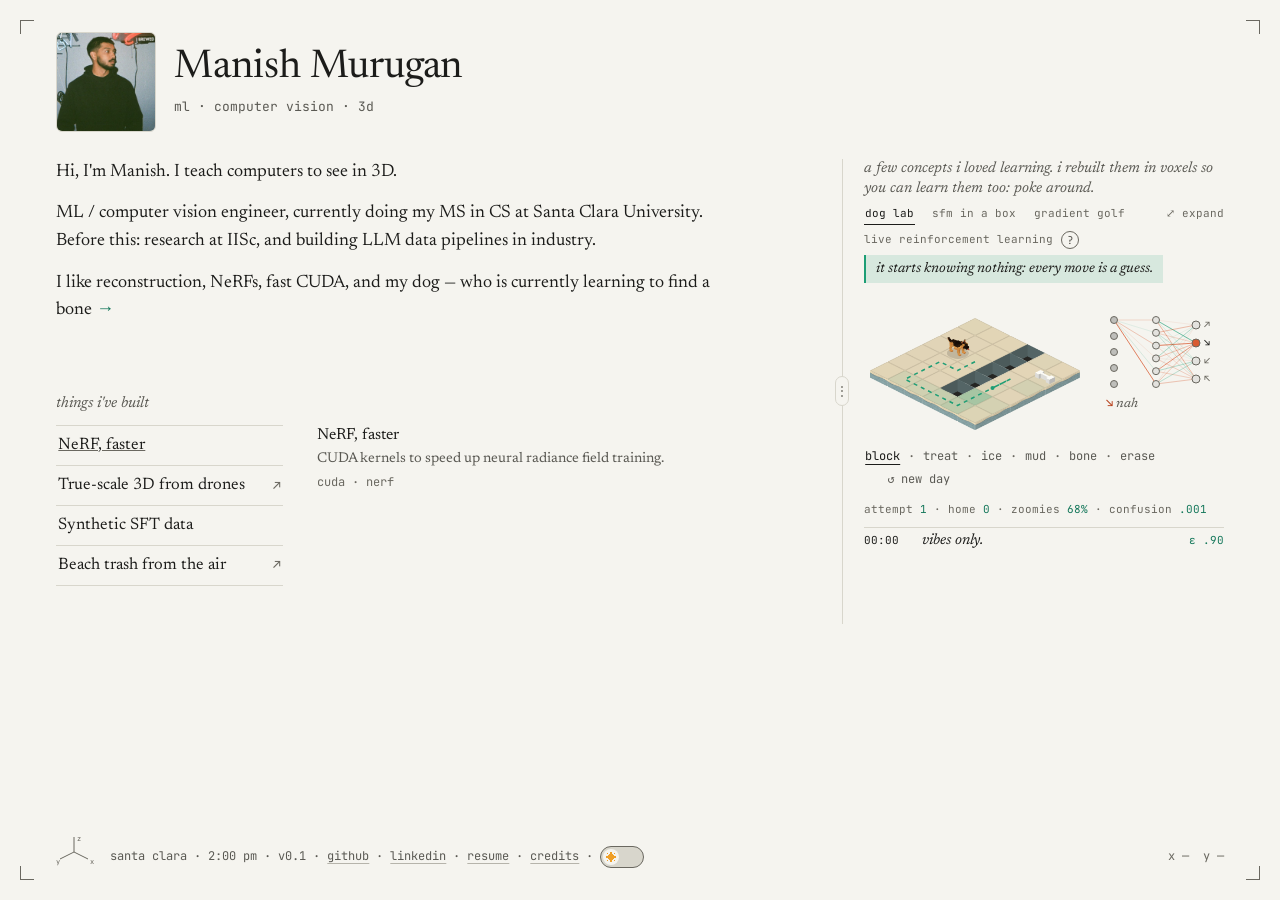
==== index.html @ 855440fa "Voxel portfolio: dog lab, sfm in a box, gradient golf, resume and papers Starting point before the p" ====
<!DOCTYPE html>
<html lang="en">
<head>
  <meta charset="utf-8">
  <meta name="viewport" content="width=device-width, initial-scale=1">
  <title>Manish Murugan — ml · computer vision · 3d</title>
  <meta name="description" content="Manish Murugan — ML and computer vision engineer. 3D reconstruction, NeRFs, CUDA. Also a dog learning to find a bone.">
  <meta name="color-scheme" content="light dark">
  <link rel="canonical" href="https://manishmrgn.github.io/">
  <meta name="theme-color" id="tc-light" content="#f5f4ef" media="(prefers-color-scheme: light)">
  <meta name="theme-color" id="tc-dark" content="#141413" media="(prefers-color-scheme: dark)">
  <script>var d=document.documentElement,t;try{t=localStorage.getItem("portfolio-theme")}catch(e){}if(t!=="light"&&t!=="dark")t=matchMedia("(prefers-color-scheme: dark)").matches?"dark":"light";d.dataset.theme=t</script>
  <link rel="icon" href="favicon.svg" type="image/svg+xml">
  <link rel="apple-touch-icon" href="apple-touch-icon.png">
  <meta property="og:type" content="website">
  <meta property="og:site_name" content="Manish Murugan">
  <meta property="og:title" content="Manish Murugan">
  <meta property="og:description" content="ML and computer vision engineer. Projects in 3D and reinforcement learning.">
  <meta property="og:url" content="https://manishmrgn.github.io/">
  <meta property="og:image" content="https://manishmrgn.github.io/og-image.png">
  <meta property="og:image:width" content="1200">
  <meta property="og:image:height" content="630">
  <meta property="og:image:alt" content="Manish Murugan, ml, computer vision, 3d, beside an isometric voxel gridworld with a dog and a bone">
  <meta name="twitter:card" content="summary_large_image">
  <meta name="twitter:title" content="Manish Murugan">
  <meta name="twitter:description" content="ML and computer vision engineer. Projects in 3D and reinforcement learning.">
  <meta name="twitter:image" content="https://manishmrgn.github.io/og-image.png">
  <link rel="preconnect" href="https://fonts.googleapis.com">
  <link rel="preconnect" href="https://fonts.gstatic.com" crossorigin>
  <link href="https://fonts.googleapis.com/css2?family=JetBrains+Mono:wght@400;500&family=Newsreader:ital,opsz,wght@0,6..72,400;1,6..72,400&family=Silkscreen&display=swap" rel="stylesheet">
  <link rel="stylesheet" href="css/style.css">
  <script defer src="js/theme.js"></script>
  <script defer src="js/split.js"></script>
  <script defer src="js/brain.js"></script>
  <script defer src="js/dog.js"></script>
  <script defer src="js/sfm-core.js"></script>
  <script defer src="assets/models/lucky-cat.js"></script>
  <script defer src="assets/models/temple.js"></script>
  <script defer src="assets/models/snack-machine.js"></script>
  <script defer src="js/sfm.js"></script>
  <script defer src="assets/models/golf-props.js"></script>
  <script defer src="js/golf-core.js"></script>
  <script defer src="js/golf.js"></script>
  <script defer src="js/site.js"></script>
</head>
<body>

  <!-- viewport crop marks -->
  <div class="crop" aria-hidden="true"><i></i><i></i><i></i><i></i></div>

  <div class="page">

    <header class="masthead">
      <img class="me" src="assets/me.jpg" width="512" height="512" alt="Manish Murugan" decoding="async">
      <div>
        <h1>Manish Murugan</h1>
        <p class="role">ml · computer vision · 3d</p>
      </div>
    </header>

    <main class="stage">

      <!-- ═════════ INTRO — edit the text here ═════════ -->
      <section class="intro" aria-label="About">
        <p>Hi, I'm Manish. I teach computers to see in 3D.</p>
        <p>ML / computer vision engineer, currently doing my MS in CS at Santa Clara University. Before this: research at IISc, and building LLM data pipelines in industry.</p>
        <p>I like reconstruction, NeRFs, fast CUDA, and my dog — who is currently learning to find a bone <span class="point" aria-hidden="true">→</span></p>
      </section>

      <!-- ═════════ PROJECTS — the list is filled from PROJECTS in js/site.js ═════════ -->
      <section class="work" aria-labelledby="work-label">
        <h2 id="work-label">things i've built</h2>
        <div class="work-body">
          <ul id="project-list" class="project-list" role="list"></ul>
          <div id="project-preview" class="preview" aria-live="polite">
            <p class="preview-title"></p>
            <p class="preview-desc"></p>
            <p class="preview-tags"></p>
            <div class="preview-media" hidden></div>
          </div>
        </div>
        <noscript><p class="role">Project list needs JavaScript. Find me on <a href="https://github.com/Manishmrgn">github</a>.</p></noscript>
      </section>

      <!-- ═════════ DIVIDER: drag, arrow keys, or double-click to reset (js/split.js). Desktop only. ═════════ -->
      <div class="split" id="split" role="separator" aria-orientation="vertical" aria-label="resize showcase"
           aria-valuenow="32" aria-valuemin="28" aria-valuemax="66" tabindex="0" title="drag to resize · double-click to reset"><span class="grip" aria-hidden="true">⋮</span></div>

      <!-- ═════════ SHOWCASES: the dog, then sfm, then gradient golf ═════════ -->
      <div class="showcases">
      <p class="showcase-intro">a few concepts i loved learning. i rebuilt them in voxels so you can learn them too: poke around.</p>
      <div class="tabrow">
        <div class="tabs" id="showcase-tabs" role="tablist" aria-label="Showcases"></div>
        <button type="button" class="split-toggle" id="split-toggle" title="give the showcase more room"><span aria-hidden="true">⤢</span> expand</button>
      </div>

      <section class="dog" id="dog-lab" role="tabpanel" aria-label="A dog learning to reach a bone by reinforcement learning">
        <p class="dog-fallback">A small voxel dog normally learns to find a bone here, live in your browser. It needs canvas and JavaScript to run.</p>

        <div class="dog-live">
          <div class="dog-head" id="dog-head">
            <p class="dog-title">live reinforcement learning</p>
            <button type="button" class="help-btn" id="rl-help" aria-expanded="false" aria-controls="rl-pop" aria-label="what am I looking at?" title="what am I looking at?">?</button>
            <div class="rl-pop" id="rl-pop" tabindex="-1" hidden>
              <ul>
                <li>the dog = the agent; the grid = its world</li>
                <li>bone +1, gaps −1, each step costs a little = rewards</li>
                <li>zoomies = exploring: random moves on purpose</li>
                <li>the little brain = a tiny neural network guessing how good each move is</li>
                <li>green tiles = where it thinks reward is · dashed line = its plan</li>
                <li>it all runs live in your browser; nothing is pre-trained</li>
              </ul>
            </div>
          </div>
          <p class="dog-context" id="dog-context" aria-live="polite">it starts knowing nothing: every move is a guess.</p>

          <div class="dog-view">
            <canvas id="dog-canvas" tabindex="0" role="application" title="click a piece, then a tile · click the dog to pet it"
              aria-label="Isometric 6 by 6 grid. A dog is learning to walk to a bone across a river. Arrow keys move the cursor, Enter places the selected piece, or pets the dog if it is on that tile."></canvas>

            <div class="mini" tabindex="0" role="group" aria-label="The dog's neural network" aria-describedby="brain-tip">
              <canvas id="brain-canvas" width="110" height="80" role="img" aria-label="The dog's neural network: five input groups, a hidden layer, four moves."></canvas>
              <p id="brain-decision" class="decision">&nbsp;</p>
              <div id="brain-tip" class="tip" role="tooltip"></div>
            </div>
          </div>

          <div class="toolbox" role="toolbar" aria-label="Pieces">
            <button type="button" data-tool="block" aria-pressed="true" title="block: bridges a gap, or walls off ground">block</button><span aria-hidden="true"> · </span><button type="button" data-tool="treat" aria-pressed="false" title="treat: +0.3, and it grows back 6 steps after it is eaten">treat</button><span aria-hidden="true"> · </span><button type="button" data-tool="ice" aria-pressed="false" title="ice: 35% chance to slide sideways when leaving it">ice</button><span aria-hidden="true"> · </span><button type="button" data-tool="mud" aria-pressed="false" title="mud: walkable, but stepping in costs an extra 0.08">mud</button><span aria-hidden="true"> · </span><button type="button" data-tool="bone" aria-pressed="false" title="small bone: ends the attempt for +0.4 (the big one pays +1). only one on the map">bone</button><span aria-hidden="true"> · </span><button type="button" data-tool="erase" aria-pressed="false" title="erase: remove a piece you placed">erase</button>
            <button type="button" id="new-day" class="new-day" title="reset the map and the network's weights">↺ new day</button>
          </div>

          <p class="dog-stats" id="dog-stats">
            <span title="episode: one run from the start until bone, gap or timeout">attempt <b id="stat-attempt">1</b></span> ·
            <span title="successful episodes: runs that reached the bone">home <b id="stat-home">0</b></span> ·
            <span title="epsilon: the chance each move is random exploration">zoomies <b id="stat-eps">90%</b></span> ·
            <span title="loss EMA: running average of the squared TD error">confusion <b id="stat-loss">.000</b></span>
          </p>

          <ul class="thoughts" id="thought-log" role="list" aria-label="Thought log: time, what the dog thinks, the real training signal"></ul>

          <p class="sr-only" id="dog-live" aria-live="polite"></p>
        </div>
      </section>

      <!-- ═════════ SFM IN A BOX ═════════ -->
      <section class="dog sfm" id="sfm" role="tabpanel" aria-label="Structure from motion: cameras around a voxel snack machine rebuild it in 3D" hidden>
        <p class="dog-fallback">A small voxel snack machine normally gets rebuilt in 3D from a few cameras here, live in your browser. It needs canvas and JavaScript to run.</p>

        <div class="dog-live">
          <div class="dog-head" id="sfm-head">
            <p class="dog-title">live structure from motion</p>
            <button type="button" class="help-btn" id="sfm-help" aria-expanded="false" aria-controls="sfm-pop" aria-label="what am I looking at?" title="what am I looking at?">?</button>
            <div class="rl-pop" id="sfm-pop" tabindex="-1" hidden>
              <ul>
                <li>cameras: one view (photo) each</li>
                <li>coral dots: features worth tracking</li>
                <li>green lines: matches, same spot in two views</li>
                <li>triangulation: two rays cross at a 3D point</li>
                <li>reprojection error: how far points miss their dots</li>
                <li>refine: bundle adjustment nudges poses and points to shrink it</li>
                <li>voxels: points binned into a grid; compare: vs the true model</li>
                <li>real SfM matches by appearance (descriptors); here the matching is given, the geometry is real</li>
              </ul>
            </div>
          </div>
          <p class="dog-context" id="sfm-context" aria-live="polite">drag the cameras. points seen twice become 3D.</p>

          <div class="sfm-split">
            <div class="sfm-pane">
              <p class="sfm-cap"><span class="sfm-lead">real world · </span><span class="sfm-objs" id="sfm-objs" role="group" aria-label="what to scan"><button type="button" id="sfm-obj-snack" aria-pressed="true" title="scan the snack machine: shaded panels and busy snack rows">snacks</button><span aria-hidden="true"> · </span><button type="button" id="sfm-obj-temple" aria-pressed="false" title="scan the Japanese temple">temple</button><span aria-hidden="true"> · </span><button type="button" id="sfm-obj-cat" aria-pressed="false" title="scan the lucky cat: smooth white fur has fewer corners to match">lucky cat</button></span></p>
              <div class="sfm-scene" id="sfm-scene">
                <canvas id="sfm-canvas" role="img" aria-label="The real world: an isometric voxel snack machine (or temple, or lucky cat) on a ground tile, ringed by cameras you can drag."></canvas>
                <button type="button" class="sfm-x" id="sfm-x" title="remove this camera" hidden>×</button>
              </div>
            </div>
            <div class="sfm-pane">
              <p class="sfm-cap">what it reconstructed<span class="sfm-lead"> · drag to spin</span></p>
              <canvas id="sfm-recon" class="sfm-recon" tabindex="0" role="img" data-mode="points" aria-label="3D reconstruction. Drag or use the arrow keys to rotate it."></canvas>
              <div class="sfm-modes" role="group" aria-label="how to show the reconstruction">
                <button type="button" id="sfm-mode-points" aria-pressed="true" title="the sparse triangulated points, nearer ones larger">points</button><span aria-hidden="true"> · </span><button type="button" id="sfm-mode-voxels" aria-pressed="false" title="bin the points into a coarse voxel grid">voxels</button><span aria-hidden="true"> · </span><button type="button" id="sfm-mode-compare" aria-pressed="false" title="the points inside a faint wireframe of the true model, so gaps and smear show">compare</button>
              </div>
            </div>
          </div>
          <div class="sfm-strip" id="sfm-strip" role="group" aria-label="What each camera sees. If there are too many to fit, this strip scrolls sideways.">
            <div class="sfm-strip-in">
              <canvas id="sfm-thumbs" role="img" title="click a view to select its camera"
                aria-label="What each camera sees: the object with its detected features as coral dots. Green lines join matches between the selected camera and its best partner."></canvas>
              <button type="button" class="sfm-film-thumb" id="sfm-film-thumb" role="slider" aria-valuemin="1" aria-valuemax="24" aria-valuenow="1" aria-label="film" title="the film: hover or use the arrow keys to scrub its frames" hidden></button>
              <button type="button" class="sfm-film-x" id="sfm-film-x" aria-label="remove the film" title="remove the film" hidden>×</button>
            </div>
          </div>

          <div class="toolbox" role="toolbar" aria-label="Scan controls">
            <button type="button" id="sfm-add" title="add a camera in the widest gap on the ring (16 at most)">+ camera</button><span aria-hidden="true"> · </span><button type="button" id="sfm-film" title="walk a phone once round the object: a 24-frame video. filming again replaces it">film it</button><span aria-hidden="true"> · </span><button type="button" id="sfm-refine" title="bundle adjustment: nudge the camera poses and the points until reprojection error shrinks">refine</button><span aria-hidden="true"> · </span><button type="button" id="sfm-rays" aria-pressed="false" title="draw the rays from the selected camera and its partner to their points">show rays</button>
          </div>

          <p class="dog-stats" id="sfm-stats">
            <span title="views: each camera is one photo of the object">cameras <b id="sfm-stat-cams">0</b></span> ·
            <span title="frames: the film's video frames. they add views, but you can't drag them">frames <b id="sfm-stat-frames">0</b></span> ·
            <span title="feature pairs: the same landmark found in two views">matches <b id="sfm-stat-matches">0</b></span> ·
            <span title="landmarks seen by two or more cameras, triangulated from their noisy pixels">3D points <b id="sfm-stat-points">0</b></span> ·
            <span title="RMS distance between where each 3D point projects and where its feature was detected">reprojection error <b id="sfm-stat-err">—</b></span>
          </p>

          <p class="sr-only" id="sfm-live" aria-live="polite"></p>
        </div>
      </section>

      <!-- ═════════ GRADIENT GOLF ═════════ -->
      <section class="dog golf" id="golf" role="tabpanel" aria-label="Gradient golf: gradient descent played as voxel mini-golf" hidden>
        <p class="dog-fallback">A voxel mini-golf course normally teaches gradient descent here, live in your browser. It needs canvas and JavaScript to run.</p>

        <div class="dog-live">
          <div class="dog-head" id="golf-head">
            <p class="dog-title">live gradient descent</p>
            <button type="button" class="help-btn" id="golf-help" aria-expanded="false" aria-controls="golf-pop" aria-label="what am I looking at?" title="what am I looking at?">?</button>
            <div class="rl-pop" id="golf-pop" tabindex="-1" hidden>
              <ul>
                <li>the hill = the loss; lower is better</li>
                <li>the ball = the model's parameters θ</li>
                <li>green arrow = −gradient: straight downhill</li>
                <li>each hop = one step: θ ← θ − learning rate × gradient</li>
                <li>momentum keeps part of the last step; adam rescales each direction</li>
                <li>corner map = the same hill from above, as contour lines</li>
                <li>score = steps taken; par = what a well-tuned swing needs</li>
              </ul>
            </div>
          </div>
          <p class="dog-context" id="golf-context" aria-live="polite"></p>

          <div class="golf-body">
            <div class="golf-view">
              <p class="sfm-cap"><span class="sfm-objs" id="golf-holes" role="group" aria-label="hole"></span></p>
              <canvas id="golf-canvas" role="img" aria-label="An isometric voxel golf course whose height is the loss. A white ball hops downhill one optimizer step at a time, leaving red dots; a green arrow shows the downhill direction; a red flag marks the minimum. A small map in the corner shows the same path from above."></canvas>
              <p class="dog-stats" id="golf-readout">loss <b id="golf-loss0">–</b> → <b id="golf-loss">–</b> · <b id="golf-steps">0</b> steps · par <b id="golf-par">–</b></p>
            </div>
            <div class="golf-side">
              <div class="toolbox" role="group" aria-label="optimizer">
                <button type="button" id="golf-opt-sgd" aria-pressed="true" title="plain gradient descent: step = −learning rate × gradient">sgd</button><span aria-hidden="true"> · </span><button type="button" id="golf-opt-momentum" aria-pressed="false" title="heavy ball: each step keeps β of the one before">momentum</button><span aria-hidden="true"> · </span><button type="button" id="golf-opt-adam" aria-pressed="false" title="adam: momentum, with each direction's step scaled by its recent gradient size">adam</button>
              </div>
              <div class="golf-sliders">
                <label>learning rate <input type="range" id="golf-lr" min="0" step="1"> <output id="golf-lr-val" for="golf-lr"></output></label>
                <label>momentum β <input type="range" id="golf-beta"> <output id="golf-beta-val" for="golf-beta"></output></label>
              </div>
              <div class="golf-actions">
                <button type="button" class="golf-swing" id="golf-swing" title="run the optimizer from where the ball lies">swing</button>
                <button type="button" id="golf-next" hidden>next hole →</button>
                <button type="button" id="golf-reset" title="ball back on the tee, this hole's score cleared">↺ reset hole</button>
              </div>
              <p class="dog-stats" id="golf-line"></p>
              <table class="golf-card" id="golf-card" aria-label="scorecard"></table>
            </div>
          </div>
        </div>
      </section>
      </div>

    </main>

    <footer class="foot">
      <svg class="gizmo" viewBox="0 0 40 32" width="40" height="32" aria-hidden="true">
        <g fill="none" stroke="currentColor" stroke-width="1">
          <line x1="18" y1="18" x2="32" y2="25"/>
          <line x1="18" y1="18" x2="4" y2="25"/>
          <line x1="18" y1="18" x2="18" y2="3"/>
        </g>
        <g font-size="7" fill="currentColor">
          <text x="34" y="30">x</text>
          <text x="0" y="30">y</text>
          <text x="21" y="7">z</text>
        </g>
      </svg>
      <p class="foot-line">
        santa clara · <time id="clock">--:--</time> · v0.1 ·
        <a id="link-github" href="https://github.com/Manishmrgn">github</a> ·
        <a id="link-linkedin" href="https://www.linkedin.com/in/Manishmrgn">linkedin</a> ·
        <a id="link-resume" href="assets/resume.pdf" target="_blank" rel="noopener">resume</a><span id="email-wrap"> ·
        <a id="link-email" href="mailto:you@example.com">email</a></span> ·
        <button type="button" class="credits-btn" popovertarget="credits" title="dog: Stylized Dog by Sod's Low, CC BY 4.0 · blocks: Kenney, CC0 · cat: Voxel Lucky Cat by LN3D, CC BY 4.0 · temple: Japanese Temple by stephenk232, CC BY 4.0 · snack machine: Red Snack Machine by eduardo silva bomfim, CC BY 4.0 · golf cart: Golf Cart by NZFawkes, CC BY 4.0">credits</button> ·
        <button type="button" class="theme-sw" id="theme-toggle" role="switch" aria-checked="false" aria-label="dark mode" title="switch to dark"><span class="knob" aria-hidden="true"><svg class="sun" viewBox="0 0 10 10" width="10" height="10" shape-rendering="crispEdges" fill="currentColor"><path d="M4 0h2v1h-2zM1 1h1v1h-1zM4 1h2v1h-2zM8 1h1v1h-1zM3 2h4v1h-4zM2 3h6v1h-6zM0 4h10v1h-10zM0 5h10v1h-10zM2 6h6v1h-6zM3 7h4v1h-4zM1 8h1v1h-1zM4 8h2v1h-2zM8 8h1v1h-1zM4 9h2v1h-2z"/></svg><svg class="moon" viewBox="0 0 10 10" width="10" height="10" shape-rendering="crispEdges" fill="currentColor"><path d="M3 0h4v1h-4zM2 1h3v1h-3zM1 2h3v1h-3zM1 3h3v1h-3zM1 4h3v1h-3zM1 5h3v1h-3zM2 6h3v1h-3zM3 7h6v1h-6zM4 8h4v1h-4z"/></svg></span></button>
      </p>
      <div id="credits" class="credits" popover>
        <p>dog — <a href="https://sketchfab.com/3d-models/stylized-dog-f8197b0813aa4d9cacb7c3939459950b" rel="noopener">Stylized Dog</a> by Sod's Low, <a href="https://creativecommons.org/licenses/by/4.0/" rel="noopener license">CC BY 4.0</a></p>
        <p>cat — <a href="https://sketchfab.com/3d-models/voxel-lucky-cat-9635b45c72e748009a62ea7e562bbf27" rel="noopener">Voxel Lucky Cat</a> by LN3D, <a href="https://creativecommons.org/licenses/by/4.0/" rel="noopener license">CC BY 4.0</a></p>
        <p>temple — <a href="https://sketchfab.com/3d-models/japanese-temple-9e29617893a54811b418576f11bfaa02" rel="noopener">Japanese Temple</a> by stephenk232, <a href="https://creativecommons.org/licenses/by/4.0/" rel="noopener license">CC BY 4.0</a></p>
        <p>snack machine — <a href="https://sketchfab.com/3d-models/red-snack-machine-f6206e0c2b2242ce9688d76d55381ce3" rel="noopener">Red Snack Machine</a> by eduardo silva bomfim, <a href="https://creativecommons.org/licenses/by/4.0/" rel="noopener license">CC BY 4.0</a></p>
        <p>golf cart — <a href="https://sketchfab.com/3d-models/golf-cart-db115793a8274dc18b2b277bf6c97703" rel="noopener">Golf Cart</a> by NZFawkes, <a href="https://creativecommons.org/licenses/by/4.0/" rel="noopener license">CC BY 4.0</a></p>
        <p>blocks — <a href="https://www.kenney.nl" rel="noopener">Kenney</a>, CC0</p>
      </div>
      <p class="coords" id="coords" aria-hidden="true">x —  y —</p>
    </footer>

  </div>
</body>
</html>
---- css/style.css ----
/* ───────── tokens ───────── */
:root {
  --paper: #f5f4ef;
  --ink: #1c1c1a;
  --ink-2: #5a5953;
  --ink-3: #6a6860;   /* text, >=4.5:1 on paper */
  --ink-4: #b6b4ab;   /* rules and borders only, never text */
  --line: #d8d6cc;
  --accent: #1d9e75;   /* everything the model believes: canvas fills, lines, focus ring */
  --accent-text: #14775a;   /* same hue, dark enough for small text */
  --dog: #d85a30;
  --dog-text: #b8431f;
  --band: #d7e8de;   /* accent at 14% on paper, behind the context line */

  /* canvas palette — read by js/dog.js */
  --tile-top: #eceae2;  --tile-left: #d6d4ca;  --tile-right: #c4c2b7;  --tile-line: #cbc9be;
  --gap: #2a2a27;
  --wall-top: #b9b7ae;  --wall-left: #9d9b92;  --wall-right: #84827a;
  --bridge-top: #dcc9a3;  --bridge-left: #c2ad84;  --bridge-right: #a8946c;
  --ice-top: #d3e8f4;  --ice-left: #b4d3e6;  --ice-right: #9cc0d6;
  --mud-top: #a8825f;  --mud-left: #8c6a4b;  --mud-right: #74573d;
  --dog-top: #f0997b;  --dog-left: #d85a30;  --dog-right: #993c1d;
  --ear-top: #993c1d;  --ear-left: #7c2f16;  --ear-right: #63250f;
  --amber-top: #fac775;  --amber-left: #ef9f27;  --amber-right: #ba7517;
  --collar: #b3261e;
  --golf-0: #1d9e75;  --golf-1: #5dcaa5;  --golf-2: #9fe1cb;  --golf-3: #c0dd97;  --golf-4: #eaf3de;   /* golf course by height, low to high — read by js/golf.js */

  --serif: "Newsreader", "Iowan Old Style", Georgia, serif;
  --mono: "JetBrains Mono", ui-monospace, "SF Mono", Menlo, Consolas, monospace;
  --pad-x: clamp(24px, 4.4vw, 64px);
}

/* dark palette: when the OS asks for it (unless the visitor forced light), or when the visitor forced it. js/theme.js sets html[data-theme]. */
@media (prefers-color-scheme: dark) {
  :root:not([data-theme="light"]) {
      --paper: #161614;
      --ink: #e8e6dd;
      --ink-2: #a9a79e;
      --ink-3: #8f8d85;
      --ink-4: #53524d;
      --accent-text: #1d9e75;
      --dog-text: #d85a30;
      --band: #172922;
      --line: #33322e;
      --tile-top: #2b2a27;  --tile-left: #232220;  --tile-right: #1c1b19;  --tile-line: #3a3935;
      --gap: #080807;
      --wall-top: #5d5b55;  --wall-left: #4a4944;  --wall-right: #3b3a36;
      --bridge-top: #8a7650;  --bridge-left: #6f5e3f;  --bridge-right: #574a31;
      --ice-top: #3d5a6b;  --ice-left: #314a59;  --ice-right: #273c49;
      --mud-top: #5c4632;  --mud-left: #4a3828;  --mud-right: #3a2c1f;
      --golf-0: #1d9e75;  --golf-1: #1a7f60;  --golf-2: #1f6350;  --golf-3: #2f5340;  --golf-4: #46513f;
  }
  :root:not([data-theme="light"]) #dog-lab[data-art="sprites"] #dog-canvas { filter: brightness(0.8); }   /* the tile art is drawn for light paper */
}
:root[data-theme="dark"] {
    --paper: #161614;
    --ink: #e8e6dd;
    --ink-2: #a9a79e;
    --ink-3: #8f8d85;
    --ink-4: #53524d;
    --accent-text: #1d9e75;
    --dog-text: #d85a30;
    --band: #172922;
    --line: #33322e;
    --tile-top: #2b2a27;  --tile-left: #232220;  --tile-right: #1c1b19;  --tile-line: #3a3935;
    --gap: #080807;
    --wall-top: #5d5b55;  --wall-left: #4a4944;  --wall-right: #3b3a36;
    --bridge-top: #8a7650;  --bridge-left: #6f5e3f;  --bridge-right: #574a31;
    --ice-top: #3d5a6b;  --ice-left: #314a59;  --ice-right: #273c49;
    --mud-top: #5c4632;  --mud-left: #4a3828;  --mud-right: #3a2c1f;
    --golf-0: #1d9e75;  --golf-1: #1a7f60;  --golf-2: #1f6350;  --golf-3: #2f5340;  --golf-4: #46513f;
}
:root[data-theme="dark"] #dog-lab[data-art="sprites"] #dog-canvas { filter: brightness(0.8); }
:root[data-theme="light"] { color-scheme: light; }
:root[data-theme="dark"] { color-scheme: dark; }

/* ───────── base ───────── */
*, *::before, *::after { box-sizing: border-box; }
html, body { height: 100%; }
body {
  margin: 0;
  overflow: hidden;              /* one screen on desktop; released in the small-screen query */
  background: var(--paper);
  color: var(--ink);
  font: 16px/1.6 var(--serif);
  font-optical-sizing: auto;
  -webkit-font-smoothing: antialiased;
}
p, h1, h2, ul { margin: 0; padding: 0; }
ul { list-style: none; }
a { color: inherit; text-decoration-color: var(--ink-4); text-underline-offset: 3px; text-decoration-thickness: 1px; }
a:hover { text-decoration-color: currentColor; }
button { font: inherit; color: inherit; background: none; border: 0; padding: 0; cursor: pointer; }
:focus-visible { outline: 1.5px solid var(--accent); outline-offset: 3px; border-radius: 1px; }
b { font-weight: inherit; }

/* ───────── viewport frame ───────── */
.crop i {
  position: fixed; width: 14px; height: 14px;
  border: 0 solid var(--ink-3); pointer-events: none; z-index: 2;
}
.crop i:nth-child(1) { top: 20px; left: 20px; border-top-width: 1px; border-left-width: 1px; }
.crop i:nth-child(2) { top: 20px; right: 20px; border-top-width: 1px; border-right-width: 1px; }
.crop i:nth-child(3) { bottom: 20px; left: 20px; border-bottom-width: 1px; border-left-width: 1px; }
.crop i:nth-child(4) { bottom: 20px; right: 20px; border-bottom-width: 1px; border-right-width: 1px; }

.page {
  height: 100%;
  display: grid;
  grid-template-rows: auto minmax(0, 1fr) auto;
  padding: 44px var(--pad-x) 34px;
}

/* ───────── header ───────── */
.masthead { display: flex; align-items: center; gap: clamp(14px, 1.4vw, 20px); }
.me { flex: none; display: block; width: 64px; height: 64px; object-fit: cover; border-radius: 6px; border: 1px solid var(--line); }
.masthead h1 { font-size: 26px; font-weight: 400; line-height: 1.2; letter-spacing: -0.005em; }
.role { font: 12px/1.6 var(--mono); color: var(--ink-2); margin-top: 4px; }

/* ───────── theme switch (in the footer line, after credits) ───────── */
.theme-sw {
  --w: 44px; --h: 22px; --k: 16px;
  position: relative; display: inline-block; vertical-align: middle; margin: -4px 0; width: var(--w); height: var(--h);
  border: 1px solid var(--ink-3); border-radius: calc(var(--h) / 2); background: var(--line);
}
.theme-sw:hover { border-color: var(--ink); }
.theme-sw .knob {
  position: absolute; top: 2px; left: 2px; width: var(--k); height: var(--k); border-radius: 50%;
  display: grid; place-items: center; background: var(--paper); color: var(--amber-left);
  transition: transform 150ms ease;
}
.theme-sw .moon, :root[data-theme="dark"] .theme-sw .sun { display: none; }
:root[data-theme="dark"] .theme-sw .moon { display: block; }
:root[data-theme="dark"] .theme-sw .knob { transform: translateX(calc(var(--w) - var(--k) - 6px)); color: var(--ink); }
html:not([data-theme]) .theme-sw { display: none; }   /* no script, no switch */
@media (prefers-reduced-motion: reduce) { .theme-sw .knob { transition: none; } }
@media (max-width: 1099px) { .theme-sw { --w: 40px; --h: 20px; --k: 14px; } }

/* ───────── two columns ───────── */
.stage {
  display: grid;
  grid-template-columns: minmax(0, 1fr) minmax(0, 1fr);
  grid-template-areas: "intro dog" "work dog";
  grid-template-rows: auto auto;
  align-content: start;
  padding-top: clamp(28px, 7vh, 72px);
  column-gap: clamp(32px, 5vw, 80px);
  row-gap: 30px;
}
.intro { grid-area: intro; max-width: 34em; }
.intro p + p { margin-top: 0.8em; }
.point { color: var(--accent-text); }

.work { grid-area: work; align-self: start; }
.work h2 { font-size: 16px; font-weight: 400; font-style: italic; color: var(--ink-2); margin-bottom: 8px; }
.work-body { display: grid; grid-template-columns: max-content minmax(0, 1fr); column-gap: 32px; max-width: 34em; }

.project-list li { border-top: 1px solid var(--line); }
.project-list li:last-child { border-bottom: 1px solid var(--line); }
.project-list .row {
  display: flex; justify-content: space-between; gap: 28px;
  padding: 6px 2px; text-decoration: none; line-height: 1.5;
}
.project-list .row span { font-family: var(--mono); font-size: 12px; color: var(--ink-3); align-self: center; }
.project-list .row.is-active span, .project-list a.row:hover span { color: var(--ink); }
.project-list .row.is-active { text-decoration: underline; text-decoration-color: var(--ink-3); }

.preview { display: flex; flex-direction: column; min-width: 0; height: 148px; }  /* fixed: hovering never moves the page */
.preview-title { font-size: 16px; line-height: 1.3; }
.preview-desc { font-size: 14px; line-height: 1.45; color: var(--ink-2); margin-top: 3px; }
.preview-tags { font: 11px/1.6 var(--mono); color: var(--ink-3); margin-top: 4px; }
.preview-media {
  flex: 1; min-height: 34px; margin-top: 8px;
  display: grid; place-items: center;
  border: 1px dashed var(--line);
}
.preview-media[hidden] { display: none; }

/* ───────── dog widget ───────── */
.showcases { grid-area: dog; align-self: start; min-width: 0; }
.showcase-intro { font-size: 15px; font-style: italic; line-height: 1.35; color: var(--ink-2); margin-bottom: 6px; }
.tabrow { display: flex; align-items: baseline; justify-content: space-between; gap: 12px; margin-bottom: 6px; }
.tabs { display: flex; gap: 16px; }
.split-toggle { font: 11px/1.6 var(--mono); color: var(--ink-3); white-space: nowrap; }
.split-toggle:hover { color: var(--ink); }
.tab { font: 11px/1.6 var(--mono); color: var(--ink-3); padding: 0 1px 1px; border-bottom: 1px solid transparent; white-space: nowrap; }   /* three tabs and the expand toggle share one line at the narrowest split */
.tab:hover { color: var(--ink); }
.tab[aria-selected="true"] { color: var(--ink); border-bottom-color: var(--ink); }
.dog { min-width: 0; }
/* fallback is the default; dog.js adds .js-ready once the widget actually runs */
.dog-fallback { font-style: italic; color: var(--ink-2); max-width: 28em; }
.dog-live { display: none; }
.dog.js-ready .dog-fallback { display: none; }
.dog.js-ready .dog-live { display: block; }
.sr-only { position: absolute; width: 1px; height: 1px; margin: -1px; padding: 0; overflow: hidden; clip-path: inset(50%); white-space: nowrap; }

.dog-view { display: flex; flex-wrap: wrap; align-items: center; gap: 8px 20px; }
#dog-canvas { display: block; touch-action: manipulation; cursor: pointer; }
#dog-canvas.cant { cursor: not-allowed; }

.mini { position: relative; width: 110px; }
#brain-canvas { display: block; width: 110px; height: 80px; }
.decision { font-size: 13px; font-style: italic; line-height: 1.3; color: var(--ink-2); margin-top: 4px; white-space: nowrap; }
.decision b { color: var(--accent-text); font-style: normal; font-family: var(--mono); font-size: 12px; }
.decision.explored b { color: var(--dog-text); }
.tip {
  display: none; position: absolute; right: 0; bottom: calc(100% + 8px); z-index: 3;
  width: 214px; padding: 9px 11px;
  background: var(--paper); border: 1px solid var(--line);
  font: 11px/1.7 var(--mono); color: var(--ink-2); white-space: pre;
}
.mini:not(.dismissed):hover .tip, .mini:not(.dismissed):focus .tip { display: block; }   /* Esc sets .dismissed */
.tip b { color: var(--accent-text); }

.dog-head { position: relative; display: flex; align-items: center; gap: 8px; font: 11px/1.6 var(--mono); color: var(--ink-3); }
.help-btn {
  width: 18px; height: 18px; border: 1px solid var(--ink-3); border-radius: 50%;
  font: 11px/16px var(--mono); text-align: center; color: var(--ink-2);
}
.help-btn:hover, .help-btn[aria-expanded="true"] { color: var(--ink); border-color: var(--ink); }
.rl-pop {   /* overlay: absolute, so opening it never moves the page */
  position: absolute; left: 0; top: calc(100% + 6px); z-index: 4; width: min(350px, 100%);
  padding: 9px 11px; background: var(--paper); border: 1px solid var(--line);
  font: 11px/1.7 var(--mono); color: var(--ink-2);
}
.rl-pop[hidden] { display: none; }
.rl-pop li { padding-left: 1.2em; text-indent: -1.2em; }
.rl-pop li::before { content: "› "; color: var(--accent-text); }
.dog-context {
  width: fit-content; max-width: 100%; margin: 6px 0 8px; padding: 3px 10px; min-height: 28px;
  font-size: 14px; font-style: italic; line-height: 22px; color: var(--ink);
  background: var(--band); border-left: 2px solid var(--accent);
}
.toolbox { font: 12px/1.6 var(--mono); color: var(--ink-3); margin-top: 10px; }
.toolbox button { color: var(--ink-2); padding: 2px 1px; }
.toolbox button:hover { color: var(--ink); }
.toolbox button[aria-pressed="true"] { color: var(--ink); text-decoration: underline; text-underline-offset: 4px; }
.toolbox .new-day { margin-left: 22px; }

.dog-stats { font: 11px/1.6 var(--mono); color: var(--ink-3); margin-top: 10px; }
.dog-stats span { cursor: help; }
.dog-stats b { color: var(--accent-text); }

.thoughts {
  width: 100%; max-width: 430px; height: 97px; margin-top: 8px;   /* four rows reserved, so the log never shifts the layout */
  border-top: 1px solid var(--line);
}
.thoughts li { display: grid; grid-template-columns: 48px minmax(0, 1fr) max-content; column-gap: 10px; align-items: baseline; height: 24px; }
.thoughts span { white-space: nowrap; overflow: hidden; text-overflow: ellipsis; }
.thoughts span:nth-child(1), .thoughts span:nth-child(3) { font: 11px/24px var(--mono); }
.thoughts span:nth-child(2) { font-style: italic; font-size: 15px; line-height: 24px; }
.thoughts span:nth-child(3) { text-align: right; }
/* older rows fade through colour tokens, not opacity; ink-4 is not a text colour */
.thoughts li:nth-child(1) { color: var(--ink); }
.thoughts li:nth-child(1) span:nth-child(3) { color: var(--accent-text); }
.thoughts li:nth-child(2), .thoughts li:nth-child(3) { color: var(--ink-2); }
.thoughts li:nth-child(4) { color: var(--ink-3); }

/* ───────── sfm in a box (reuses the dog widget's classes) ───────── */
.sfm-split { display: flex; flex-wrap: wrap; gap: 4px 14px; align-items: flex-start; }
.sfm-pane { min-width: 0; }
.sfm-cap { font: 11px/18px var(--mono); color: var(--ink-3); }
.sfm-objs button { color: var(--ink-2); padding: 0 1px; }
.sfm-objs button:hover { color: var(--ink); }
.sfm-objs button[aria-pressed="true"] { color: var(--ink); text-decoration: underline; text-decoration-color: var(--accent); text-underline-offset: 3px; }
.sfm-objs[hidden] { display: none; }
.sfm-scene { position: relative; }
#sfm-canvas, #sfm-thumbs, #sfm-recon { display: block; }
.sfm-film-thumb[hidden], .sfm-film-x[hidden] { display: none; }
.sfm-strip { margin-top: 6px; overflow-x: auto; overflow-y: hidden; scrollbar-width: thin; }   /* too many thumbnails to fit: it scrolls inside itself, never the page */
.sfm-strip:focus-visible { outline: 2px solid var(--ink); outline-offset: 2px; }
.sfm-strip-in { position: relative; width: max-content; }
#sfm-thumbs { cursor: pointer; }
.sfm-film-thumb { position: absolute; top: 0; cursor: ew-resize; touch-action: none; }
.sfm-film-thumb:focus-visible, .sfm-film-x:focus-visible { outline: 2px solid var(--ink); outline-offset: 1px; }
.sfm-film-x {
  position: absolute; top: 3px; width: 12px; height: 12px;
  border: 1px solid var(--ink-3); border-radius: 50%; background: var(--paper);
  font: 10px/10px var(--mono); text-align: center; color: var(--ink-2);
}
.sfm-film-x:hover { color: var(--ink); border-color: var(--ink); }
.sfm-recon { outline: 1px solid var(--accent); outline-offset: -1px; cursor: grab; touch-action: none; }   /* the model's output, marked in the accent */
.sfm-recon:active { cursor: grabbing; }
.sfm-recon:focus-visible { outline: 2px solid var(--ink); outline-offset: 2px; }
.sfm-modes { font: 11px/1.6 var(--mono); color: var(--ink-3); margin-top: 2px; }
.sfm-modes button { color: var(--ink-2); padding: 1px 1px; }
.sfm-modes button:hover { color: var(--ink); }
.sfm-modes button[aria-pressed="true"] { color: var(--ink); text-decoration: underline; text-decoration-color: var(--accent); text-underline-offset: 4px; }
.sfm-cam {   /* a real, focusable button over each drawn camera */
  position: absolute; width: 26px; height: 26px; margin: -13px 0 0 -13px;
  border-radius: 50%; cursor: grab; touch-action: none;
}
.sfm-cam:active { cursor: grabbing; }
.sfm-x {
  position: absolute; width: 15px; height: 15px; margin: -24px 0 0 9px;
  border: 1px solid var(--ink-3); border-radius: 50%; background: var(--paper);
  font: 11px/13px var(--mono); text-align: center; color: var(--ink-2);
}
.sfm-x:hover { color: var(--ink); border-color: var(--ink); }
.toolbox button:disabled { color: var(--ink-3); text-decoration: line-through; cursor: default; }

/* ───────── gradient golf (reuses the dog widget's and the sfm's classes) ───────── */
.golf .dog-context { min-height: 50px; }   /* two lines reserved, so a result never moves the course */
#golf-canvas { display: block; }
.golf:not([data-wide]) #golf-holes { font-size: 10px; }   /* five holes on one line at the narrowest split: separators become gaps */
.golf:not([data-wide]) #golf-holes span { display: none; }
.golf:not([data-wide]) #golf-holes button { margin-right: 8px; }
.golf .dog-stats, .golf .toolbox { margin-top: 6px; }
.golf-sliders { margin-top: 4px; font: 11px/22px var(--mono); color: var(--ink-3); }
.golf-sliders label { display: grid; grid-template-columns: 8em minmax(0, 1fr) 4em; align-items: center; column-gap: 8px; }
.golf-sliders input { width: 100%; height: 14px; margin: 0; accent-color: var(--accent); }
.golf-sliders input:disabled { opacity: 0.4; }
.golf-sliders output { color: var(--accent-text); text-align: right; white-space: nowrap; }
.golf-actions { display: flex; align-items: center; gap: 16px; margin-top: 8px; font: 12px/1.6 var(--mono); color: var(--ink-2); white-space: nowrap; }
.golf-actions button:hover { color: var(--ink); }
.golf-actions .golf-swing { min-width: 8.5em; padding: 2px 14px; border-radius: 999px; background: var(--accent-text); color: var(--paper); }
.golf-actions .golf-swing:hover { background: var(--ink); color: var(--paper); }
.golf-actions .golf-swing:disabled { background: var(--ink-3); cursor: default; }
.golf-card { display: none; margin-top: 10px; border-collapse: collapse; font: 11px/1.7 var(--mono); color: var(--ink-3); }
.golf-card th, .golf-card td { width: 2.1em; padding: 0; text-align: right; font-weight: 400; }
.golf-card th:first-child { width: 2.6em; text-align: left; }
.golf-card :last-child { width: 3.4em; }
.golf-card tr + tr > * { border-top: 1px solid var(--line); }
.golf-card tr:last-child { color: var(--accent-text); }
.golf[data-wide] .golf-body { display: grid; grid-template-columns: max-content 212px; column-gap: 24px; align-items: start; }   /* keep in step with WIDE_MIN, SIDE_W, SIDE_GAP in js/golf.js */
.golf[data-wide] .golf-sliders label { grid-template-columns: minmax(0, 1fr) auto; }   /* narrow side column: the slider goes under its label */
.golf[data-wide] .golf-sliders input { grid-row: 2; grid-column: 1 / -1; }
.golf[data-wide] #golf-line { display: none; }
.golf[data-wide] .golf-card { display: table; }

/* ───────── footer ───────── */
.foot {
  display: flex; align-items: flex-end; gap: 14px;
  font: 12px/1.6 var(--mono); color: var(--ink-2);
  padding-top: 10px;
}
.gizmo { color: var(--ink-3); flex: none; font-family: var(--mono); }
.foot-line { flex: 1; }
.credits-btn { text-decoration: underline; text-decoration-color: var(--ink-4); text-underline-offset: 3px; text-decoration-thickness: 1px; }
.credits-btn:hover { text-decoration-color: currentColor; }
.credits {   /* popover: top layer, so it never adds to the page's height */
  inset: auto auto 66px var(--pad-x); margin: 0; padding: 9px 11px;
  background: var(--paper); color: var(--ink-2); border: 1px solid var(--line);
  font: 11px/1.7 var(--mono);
}
@supports not selector(:popover-open) { .credits { display: none; } }   /* old browsers: the button's title carries the credits */
.coords { white-space: pre; color: var(--ink-3); font-variant-numeric: tabular-nums; }

/* ───────── small screens: scroll, one column ───────── */
@media (max-width: 900px), (max-height: 640px) {
  html, body { height: auto; }
  body { overflow: auto; }
  .page { height: auto; min-height: 100vh; padding-top: 48px; }
  .stage {
    grid-template-columns: minmax(0, 1fr);
    grid-template-areas: "intro" "dog" "work";
    row-gap: 32px; padding: 28px 0 36px;
  }
  .intro, .work, .showcases { align-self: auto; }
  .tip { right: auto; left: 0; }
}
/* two columns, resizable: js/split.js sets --l and --r (fr values). Below 1100px there is no divider and the plain halves above apply. */
@media (min-width: 1100px) {
  .stage {
    grid-template-columns: minmax(0, var(--l, 68fr)) 44px minmax(0, var(--r, 32fr));
    grid-template-areas: "intro sep dog" "work sep dog";
    column-gap: 0;
  }
  /* the left side leads: scale it up to its column (type sizes track the viewport between 1280 and 1440) */
  .me { width: clamp(96px, 7.8vw, 104px); height: clamp(96px, 7.8vw, 104px); }
  .masthead h1 { font-size: clamp(38px, 3.1vw, 44px); line-height: 1.12; }
  .role { font-size: clamp(13px, 1vw, 14px); margin-top: 6px; }
  .page { padding-top: 32px; }
  .stage { row-gap: clamp(22px, 3.2vh, 32px); padding-top: clamp(16px, 3vh, 32px); }
  .intro { max-width: 38em; font-size: clamp(18px, 1.4vw, 20px); line-height: 1.55; }
  .intro p + p { margin-top: 0.75em; }
  .work h2 { font-size: clamp(15px, 1.2vw, 16px); margin-bottom: 8px; }
  .work-body { max-width: 38em; column-gap: clamp(28px, 2.6vw, 40px); }
  .project-list .row { font-size: clamp(16px, 1.3vw, 18px); padding: 7px 2px; }
  .project-list .row span { font-size: 13px; }
  .preview { height: 156px; }
  .preview-title { font-size: clamp(16px, 1.2vw, 17px); }
  .preview-desc { font-size: clamp(14px, 1.1vw, 15px); }
  .preview-tags { font-size: 12px; }
  .split {
    grid-area: sep; position: relative; cursor: col-resize; touch-action: none; user-select: none;
  }
  .split::before { content: ""; position: absolute; top: 0; bottom: 0; left: 50%; width: 1px; margin-left: -0.5px; background: var(--line); }
  .split .grip {
    position: absolute; top: 50%; left: 50%; width: 14px; height: 30px; margin: -15px 0 0 -7px;
    display: grid; place-items: center; background: var(--paper); border: 1px solid var(--line); border-radius: 7px;
    font: 12px/1 var(--mono); color: var(--ink-3);
  }
  .split:hover::before, .split.is-drag::before, .split:focus-visible::before { background: var(--accent); }
  .split:hover .grip, .split.is-drag .grip, .split:focus-visible .grip { color: var(--ink); border-color: var(--accent); }
  .split:focus-visible { outline: none; }
  .split:focus-visible .grip { outline: 1.5px solid var(--accent); outline-offset: 2px; }
  .sfm-split { flex-wrap: nowrap; }                /* never stack on desktop: js/sfm.js shrinks the canvases to fit */
  .sfm-pane { flex: 1 1 0; }                         /* equal halves; captions wrap instead of widening the pane */
  .sfm-pane { container-type: inline-size; }
  @container (max-width: 200px) {   /* the narrowest split: the picker keeps one line, separators become gaps */
    .sfm-cap { font-size: 10px; }
    .sfm-objs > span[aria-hidden] { display: none; }
    .sfm-objs button { margin-right: 6px; padding: 0; }
    .sfm-objs button:last-child { margin-right: 0; }
  }
  @container (max-width: 280px) { .sfm-lead { display: none; } }   /* narrow pane: keep each caption on one line (the canvases' labels say the rest) */
}
@media (max-width: 1099px) {
  .split, .split-toggle { display: none; }
}
/* two columns but the dog column wraps and gets tall: let the page scroll instead of the log running under the footer */
@media (max-width: 1099px) and (max-height: 760px), (max-height: 720px) {
  html, body { height: auto; }
  body { overflow: auto; }
  .page { height: auto; min-height: 100vh; }
  .stage { padding-bottom: 28px; }
}
@media (max-width: 520px) {
  .work-body { grid-template-columns: minmax(0, 1fr); row-gap: 14px; }
  .foot { flex-wrap: wrap; }
  .toolbox .new-day { display: block; margin-left: 0; }   /* six pieces fill the row; new day gets its own */
  .coords { display: none; }   /* no cursor on phones */
}
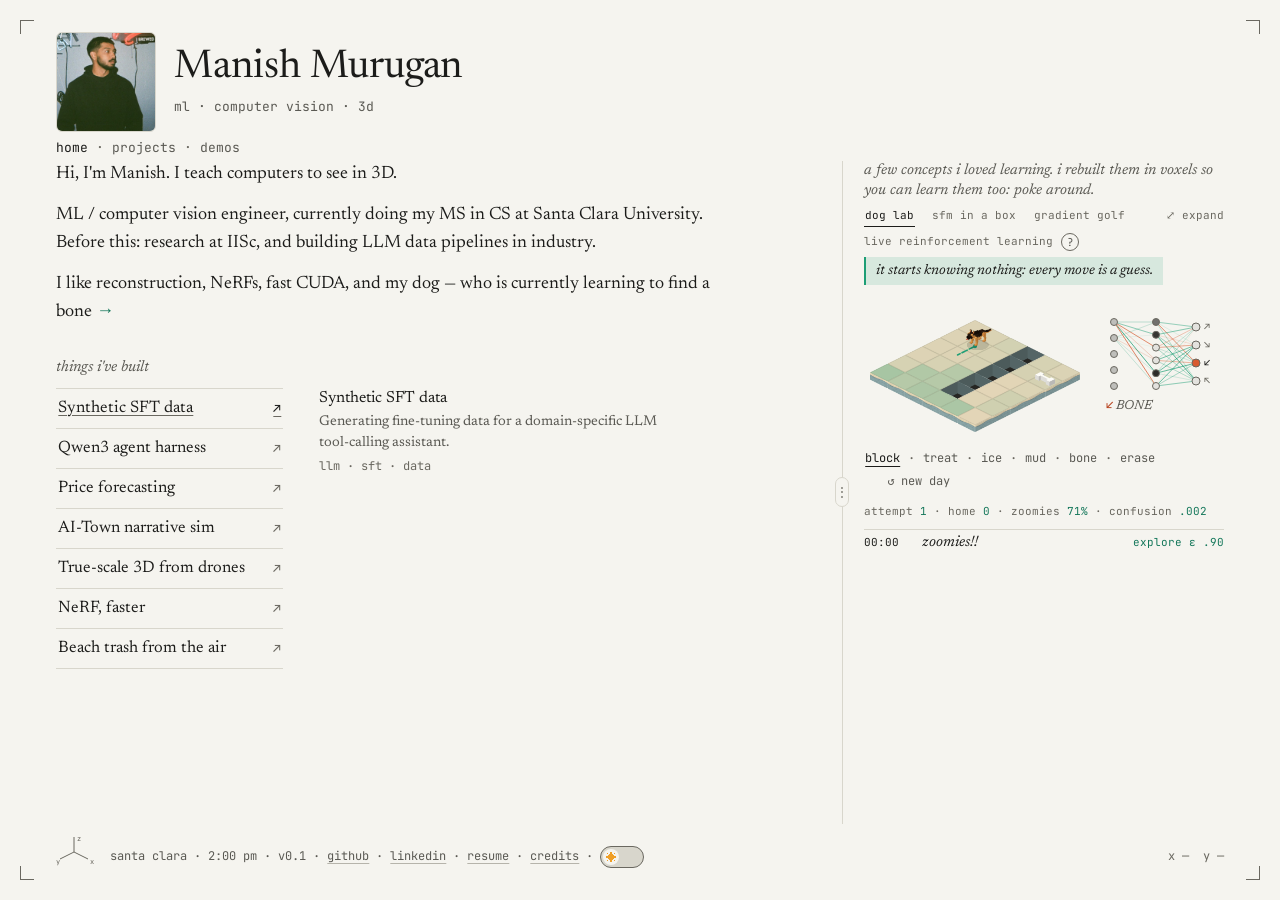
==== commit 7b846fcb: "Nav, home list from window.PROJECTS, project page styles Co-Authored-By: Claude Opus 5.5 <noreply@an" ====
--- a/index.html
+++ b/index.html
@@ -41,6 +41,7 @@
   <script defer src="assets/models/golf-props.js"></script>
   <script defer src="js/golf-core.js"></script>
   <script defer src="js/golf.js"></script>
+  <script defer src="js/projects.js"></script>
   <script defer src="js/site.js"></script>
 </head>
 <body>
@@ -58,6 +59,7 @@
       </div>
     </header>
 
+    <nav class="nav" aria-label="site"><a href="index.html" aria-current="page">home</a> · <a href="projects/index.html">projects</a> · <a href="demos.html">demos</a></nav>
     <main class="stage">
 
       <!-- ═════════ INTRO — edit the text here ═════════ -->
@@ -67,7 +69,7 @@
         <p>I like reconstruction, NeRFs, fast CUDA, and my dog — who is currently learning to find a bone <span class="point" aria-hidden="true">→</span></p>
       </section>
 
-      <!-- ═════════ PROJECTS — the list is filled from PROJECTS in js/site.js ═════════ -->
+      <!-- ═════════ PROJECTS — the list is filled from window.PROJECTS (js/projects.js) ═════════ -->
       <section class="work" aria-labelledby="work-label">
         <h2 id="work-label">things i've built</h2>
         <div class="work-body">
--- a/css/style.css
+++ b/css/style.css
@@ -107,7 +107,7 @@
 .page {
   height: 100%;
   display: grid;
-  grid-template-rows: auto minmax(0, 1fr) auto;
+  grid-template-rows: auto auto minmax(0, 1fr) auto;   /* masthead, nav, stage, footer */
   padding: 44px var(--pad-x) 34px;
 }
 
@@ -136,12 +136,59 @@
 @media (prefers-reduced-motion: reduce) { .theme-sw .knob { transition: none; } }
 @media (max-width: 1099px) { .theme-sw { --w: 40px; --h: 20px; --k: 14px; } }
 
+/* ───────── nav (home and generated pages) ───────── */
+.nav { font: 12px/1.6 var(--mono); color: var(--ink-3); margin-bottom: 12px; }
+.nav a { color: var(--ink-2); text-decoration: none; }
+.nav a:hover { color: var(--ink); text-decoration: underline; }
+.nav a[aria-current="page"] { color: var(--ink); }
+
+
+/* ───────── generated pages: projects/*.html, projects/index.html ───────── */
+/* generated pages have no stage: they scroll like a normal document */
+body:not(:has(.stage)) { overflow: auto; }
+.page:not(:has(.stage)) { height: auto; min-height: 100%; grid-template-rows: auto minmax(0, 1fr) auto; }
+.page > main:not(.stage) { max-width: 46em; width: 100%; padding: 28px 0 40px; }
+main h1 { font-size: 34px; font-weight: 400; line-height: 1.15; letter-spacing: -0.005em; }
+main h2 { font-size: 16px; font-weight: 400; font-style: italic; color: var(--ink-2); }
+.back { font: 12px/1.6 var(--mono); margin: 0 0 18px; }
+.back a { color: var(--ink-2); text-decoration: none; }
+.back a:hover { color: var(--ink); text-decoration: underline; }
+article.proj + .back { margin: 32px 0 0; }
+.proj-meta { font: 12px/1.6 var(--mono); color: var(--ink-3); margin-top: 8px; }
+.proj-tags { display: flex; flex-wrap: wrap; gap: 6px; margin-top: 10px; font: 11px/1.6 var(--mono); color: var(--ink-3); }
+.proj-tags li { padding: 0 8px; border: 1px solid var(--line); border-radius: 10px; }
+.proj-grid { margin-top: 28px; display: grid; gap: 22px; }
+.proj-grid h2 { margin-bottom: 4px; }
+.proj-grid p { line-height: 1.6; }
+.proj-grid ul { padding-left: 1.1em; }
+.proj-grid li { list-style: disc; margin-top: 4px; }
+.proj-grid li::marker { color: var(--ink-4); }
+.proj-figs { margin-top: 28px; display: grid; gap: 22px; }
+.proj-figs figure { margin: 0; }
+.proj-figs img { display: block; max-width: 100%; height: auto; border: 1px solid var(--line); border-radius: 4px; }
+.proj-figs figcaption { font: 12px/1.6 var(--mono); color: var(--ink-3); margin-top: 6px; }
+.proj-pdf { margin-top: 28px; }
+.proj-pdf object { display: block; width: 100%; height: 70vh; min-height: 420px; border: 1px solid var(--line); border-radius: 4px; }
+.proj-pdf p { font: 12px/1.6 var(--mono); color: var(--ink-3); margin-top: 8px; }
+.cards { margin-top: 24px; display: grid; gap: 14px; }
+.card { padding: 14px 16px; border: 1px solid var(--line); border-radius: 6px; }
+.card h2 { font-size: 20px; font-style: normal; color: var(--ink); }
+.card h2 a { text-decoration: none; }
+.card h2 a:hover { text-decoration: underline; }
+.card p { margin-top: 6px; line-height: 1.5; }
+.card .proj-meta { margin-top: 2px; }
+.card > a { display: inline-block; margin-top: 8px; font: 12px/1.6 var(--mono); color: var(--accent-text); }
+@media (max-width: 600px) {
+  .proj-pdf object { display: none; }   /* a squeezed embed is useless on a phone: keep the link */
+  main h1 { font-size: 28px; }
+}
+
 /* ───────── two columns ───────── */
 .stage {
   display: grid;
   grid-template-columns: minmax(0, 1fr) minmax(0, 1fr);
   grid-template-areas: "intro dog" "work dog";
-  grid-template-rows: auto auto;
+  grid-template-rows: auto minmax(0, 1fr);   /* the list takes what is left and scrolls inside itself */
   align-content: start;
   padding-top: clamp(28px, 7vh, 72px);
   column-gap: clamp(32px, 5vw, 80px);
@@ -151,9 +198,10 @@
 .intro p + p { margin-top: 0.8em; }
 .point { color: var(--accent-text); }
 
-.work { grid-area: work; align-self: start; }
+.work { grid-area: work; align-self: stretch; min-height: 0; display: flex; flex-direction: column; }
 .work h2 { font-size: 16px; font-weight: 400; font-style: italic; color: var(--ink-2); margin-bottom: 8px; }
-.work-body { display: grid; grid-template-columns: max-content minmax(0, 1fr); column-gap: 32px; max-width: 34em; }
+.work-body { display: grid; grid-template-columns: max-content minmax(0, 1fr); column-gap: 32px; max-width: 34em; min-height: 0; }
+.project-list { min-height: 0; overflow-y: auto; padding-right: 2px; }   /* scrolls only when 7 rows do not fit */
 
 .project-list li { border-top: 1px solid var(--line); }
 .project-list li:last-child { border-bottom: 1px solid var(--line); }
@@ -167,7 +215,7 @@
 
 .preview { display: flex; flex-direction: column; min-width: 0; height: 148px; }  /* fixed: hovering never moves the page */
 .preview-title { font-size: 16px; line-height: 1.3; }
-.preview-desc { font-size: 14px; line-height: 1.45; color: var(--ink-2); margin-top: 3px; }
+.preview-desc { font-size: 14px; line-height: 1.45; color: var(--ink-2); margin-top: 3px; display: -webkit-box; -webkit-line-clamp: 3; -webkit-box-orient: vertical; overflow: hidden; }   /* one-liners are longer than the old blurbs; the page has the rest */
 .preview-tags { font: 11px/1.6 var(--mono); color: var(--ink-3); margin-top: 4px; }
 .preview-media {
   flex: 1; min-height: 34px; margin-top: 8px;
@@ -371,7 +419,8 @@
   .masthead h1 { font-size: clamp(38px, 3.1vw, 44px); line-height: 1.12; }
   .role { font-size: clamp(13px, 1vw, 14px); margin-top: 6px; }
   .page { padding-top: 32px; }
-  .stage { row-gap: clamp(22px, 3.2vh, 32px); padding-top: clamp(16px, 3vh, 32px); }
+  .nav { font-size: 13px; margin: 6px 0 2px; }   /* the nav line takes the room the stage's top padding had */
+  .stage { row-gap: clamp(22px, 3.2vh, 32px); padding-top: 0; }
   .intro { max-width: 38em; font-size: clamp(18px, 1.4vw, 20px); line-height: 1.55; }
   .intro p + p { margin-top: 0.75em; }
   .work h2 { font-size: clamp(15px, 1.2vw, 16px); margin-bottom: 8px; }
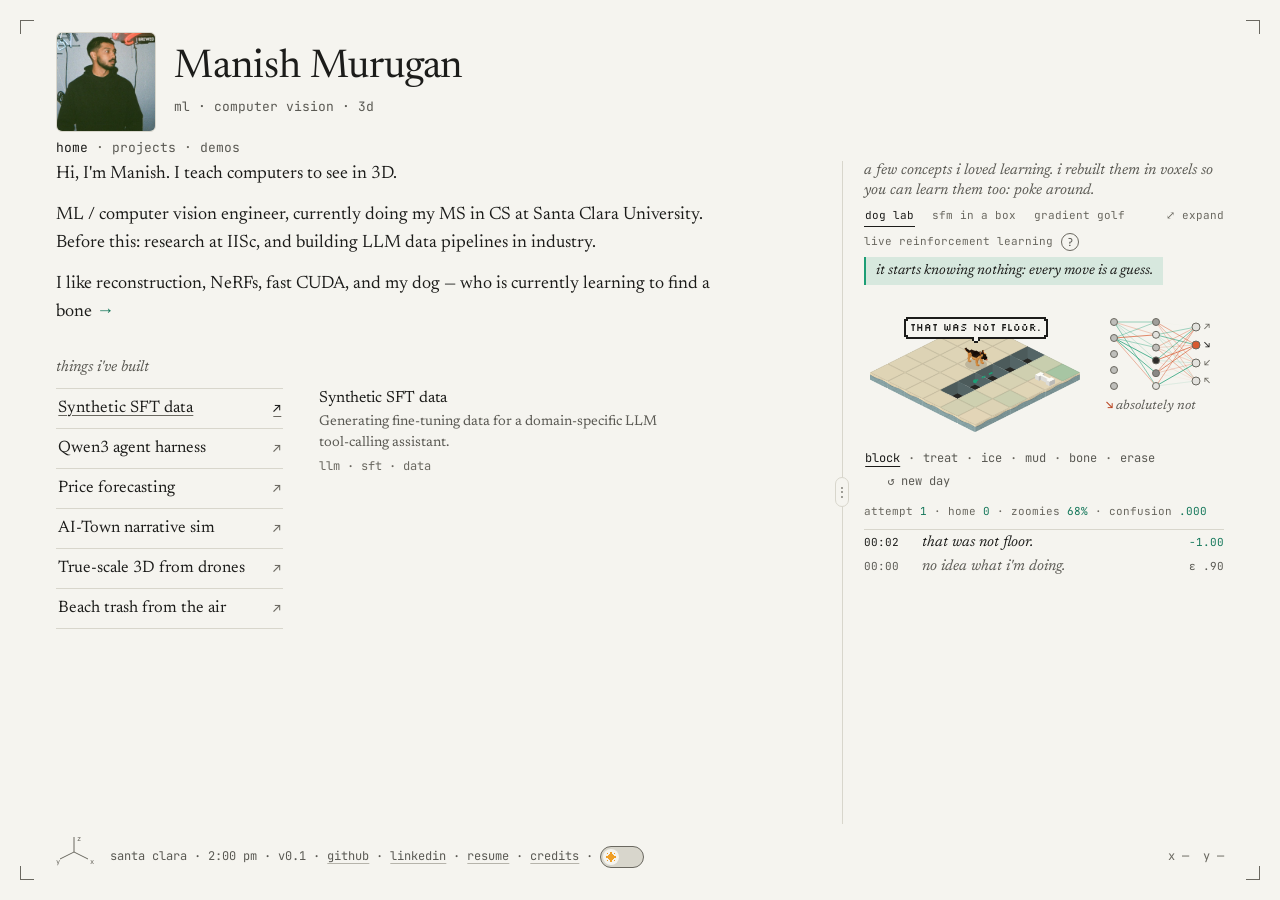
==== commit 2043ab59: "Move site to manishwaranmurugan.com Canonical, Open Graph, sitemap and robots URLs point at the cust" ====
--- a/index.html
+++ b/index.html
@@ -3,10 +3,10 @@
 <head>
   <meta charset="utf-8">
   <meta name="viewport" content="width=device-width, initial-scale=1">
-  <title>Manish Murugan — ml · computer vision · 3d</title>
-  <meta name="description" content="Manish Murugan — ML and computer vision engineer. 3D reconstruction, NeRFs, CUDA. Also a dog learning to find a bone.">
+  <title>Manishwaran (Manish) Murugan — ml · computer vision · 3d</title>
+  <meta name="description" content="Manishwaran (Manish) Murugan — ML and computer vision engineer. 3D reconstruction, NeRFs, CUDA. Also a dog learning to find a bone.">
   <meta name="color-scheme" content="light dark">
-  <link rel="canonical" href="https://manishmrgn.github.io/">
+  <link rel="canonical" href="https://manishwaranmurugan.com/">
   <meta name="theme-color" id="tc-light" content="#f5f4ef" media="(prefers-color-scheme: light)">
   <meta name="theme-color" id="tc-dark" content="#141413" media="(prefers-color-scheme: dark)">
   <script>var d=document.documentElement,t;try{t=localStorage.getItem("portfolio-theme")}catch(e){}if(t!=="light"&&t!=="dark")t=matchMedia("(prefers-color-scheme: dark)").matches?"dark":"light";d.dataset.theme=t</script>
@@ -16,15 +16,15 @@
   <meta property="og:site_name" content="Manish Murugan">
   <meta property="og:title" content="Manish Murugan">
   <meta property="og:description" content="ML and computer vision engineer. Projects in 3D and reinforcement learning.">
-  <meta property="og:url" content="https://manishmrgn.github.io/">
-  <meta property="og:image" content="https://manishmrgn.github.io/og-image.png">
+  <meta property="og:url" content="https://manishwaranmurugan.com/">
+  <meta property="og:image" content="https://manishwaranmurugan.com/og-image.png">
   <meta property="og:image:width" content="1200">
   <meta property="og:image:height" content="630">
   <meta property="og:image:alt" content="Manish Murugan, ml, computer vision, 3d, beside an isometric voxel gridworld with a dog and a bone">
   <meta name="twitter:card" content="summary_large_image">
   <meta name="twitter:title" content="Manish Murugan">
   <meta name="twitter:description" content="ML and computer vision engineer. Projects in 3D and reinforcement learning.">
-  <meta name="twitter:image" content="https://manishmrgn.github.io/og-image.png">
+  <meta name="twitter:image" content="https://manishwaranmurugan.com/og-image.png">
   <link rel="preconnect" href="https://fonts.googleapis.com">
   <link rel="preconnect" href="https://fonts.gstatic.com" crossorigin>
   <link href="https://fonts.googleapis.com/css2?family=JetBrains+Mono:wght@400;500&family=Newsreader:ital,opsz,wght@0,6..72,400;1,6..72,400&family=Silkscreen&display=swap" rel="stylesheet">
@@ -43,6 +43,19 @@
   <script defer src="js/golf.js"></script>
   <script defer src="js/projects.js"></script>
   <script defer src="js/site.js"></script>
+  <script type="application/ld+json">
+  {
+    "@context": "https://schema.org",
+    "@type": "Person",
+    "name": "Manishwaran Murugan",
+    "alternateName": ["Manish Murugan", "M Manishwaran"],
+    "url": "https://manishwaranmurugan.com/",
+    "image": "https://manishwaranmurugan.com/assets/me.jpg",
+    "jobTitle": "ML / Computer Vision Engineer",
+    "alumniOf": [{"@type": "CollegeOrUniversity", "name": "Santa Clara University"}, {"@type": "CollegeOrUniversity", "name": "Vellore Institute of Technology"}],
+    "sameAs": ["https://github.com/Manishmrgn", "https://www.linkedin.com/in/Manishmrgn"]
+  }
+  </script>
 </head>
 <body>
 
@@ -52,7 +65,7 @@
   <div class="page">
 
     <header class="masthead">
-      <img class="me" src="assets/me.jpg" width="512" height="512" alt="Manish Murugan" decoding="async">
+      <img class="me" src="assets/me.jpg" width="512" height="512" alt="Manishwaran (Manish) Murugan" decoding="async">
       <div>
         <h1>Manish Murugan</h1>
         <p class="role">ml · computer vision · 3d</p>
--- a/css/style.css
+++ b/css/style.css
@@ -145,11 +145,15 @@
 
 /* ───────── generated pages: projects/*.html, projects/index.html ───────── */
 /* generated pages have no stage: they scroll like a normal document */
-body:not(:has(.stage)) { overflow: auto; }
-.page:not(:has(.stage)) { height: auto; min-height: 100%; grid-template-rows: auto minmax(0, 1fr) auto; }
+body.sub { overflow: auto; }
+body.sub .page { height: auto; min-height: 100%; grid-template-rows: auto minmax(0, 1fr) auto; }
 .page > main:not(.stage) { max-width: 46em; width: 100%; padding: 28px 0 40px; }
 main h1 { font-size: 34px; font-weight: 400; line-height: 1.15; letter-spacing: -0.005em; }
 main h2 { font-size: 16px; font-weight: 400; font-style: italic; color: var(--ink-2); }
+/* demos.html: a wide scrolling page; the showcase block is full width */
+.page > main.demos { max-width: none; }
+.demo-blurbs { margin: 8px 0 14px; font: 12px/1.6 var(--mono); color: var(--ink-3); }
+.demo-blurb b { color: var(--ink-2); font-weight: 500; margin-right: 8px; }
 .back { font: 12px/1.6 var(--mono); margin: 0 0 18px; }
 .back a { color: var(--ink-2); text-decoration: none; }
 .back a:hover { color: var(--ink); text-decoration: underline; }
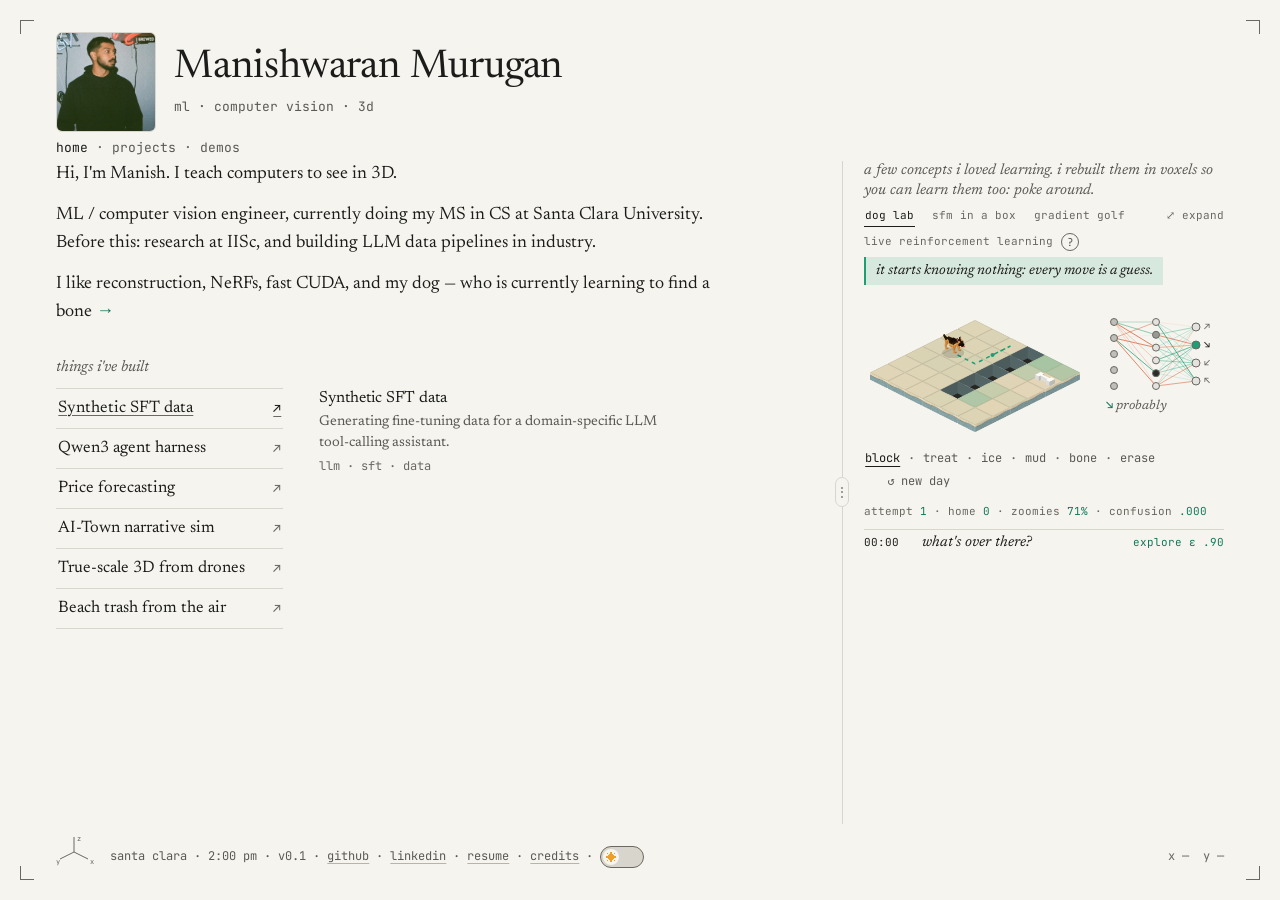
==== commit daa28142: "Use the full name Manishwaran Murugan everywhere; new share image Titles, headings, link-preview tag" ====
--- a/index.html
+++ b/index.html
@@ -3,8 +3,8 @@
 <head>
   <meta charset="utf-8">
   <meta name="viewport" content="width=device-width, initial-scale=1">
-  <title>Manishwaran (Manish) Murugan — ml · computer vision · 3d</title>
-  <meta name="description" content="Manishwaran (Manish) Murugan — ML and computer vision engineer. 3D reconstruction, NeRFs, CUDA. Also a dog learning to find a bone.">
+  <title>Manishwaran Murugan — ml · computer vision · 3d</title>
+  <meta name="description" content="Manishwaran Murugan — ML and computer vision engineer. 3D reconstruction, NeRFs, CUDA. Also a dog learning to find a bone.">
   <meta name="color-scheme" content="light dark">
   <link rel="canonical" href="https://manishwaranmurugan.com/">
   <meta name="theme-color" id="tc-light" content="#f5f4ef" media="(prefers-color-scheme: light)">
@@ -13,16 +13,16 @@
   <link rel="icon" href="favicon.svg" type="image/svg+xml">
   <link rel="apple-touch-icon" href="apple-touch-icon.png">
   <meta property="og:type" content="website">
-  <meta property="og:site_name" content="Manish Murugan">
-  <meta property="og:title" content="Manish Murugan">
+  <meta property="og:site_name" content="Manishwaran Murugan">
+  <meta property="og:title" content="Manishwaran Murugan">
   <meta property="og:description" content="ML and computer vision engineer. Projects in 3D and reinforcement learning.">
   <meta property="og:url" content="https://manishwaranmurugan.com/">
   <meta property="og:image" content="https://manishwaranmurugan.com/og-image.png">
   <meta property="og:image:width" content="1200">
   <meta property="og:image:height" content="630">
-  <meta property="og:image:alt" content="Manish Murugan, ml, computer vision, 3d, beside an isometric voxel gridworld with a dog and a bone">
+  <meta property="og:image:alt" content="Manishwaran Murugan, ml, computer vision, 3d, beside an isometric voxel gridworld with a dog and a bone">
   <meta name="twitter:card" content="summary_large_image">
-  <meta name="twitter:title" content="Manish Murugan">
+  <meta name="twitter:title" content="Manishwaran Murugan">
   <meta name="twitter:description" content="ML and computer vision engineer. Projects in 3D and reinforcement learning.">
   <meta name="twitter:image" content="https://manishwaranmurugan.com/og-image.png">
   <link rel="preconnect" href="https://fonts.googleapis.com">
@@ -65,9 +65,9 @@
   <div class="page">
 
     <header class="masthead">
-      <img class="me" src="assets/me.jpg" width="512" height="512" alt="Manishwaran (Manish) Murugan" decoding="async">
+      <img class="me" src="assets/me.jpg" width="512" height="512" alt="Manishwaran Murugan" decoding="async">
       <div>
-        <h1>Manish Murugan</h1>
+        <h1>Manishwaran Murugan</h1>
         <p class="role">ml · computer vision · 3d</p>
       </div>
     </header>
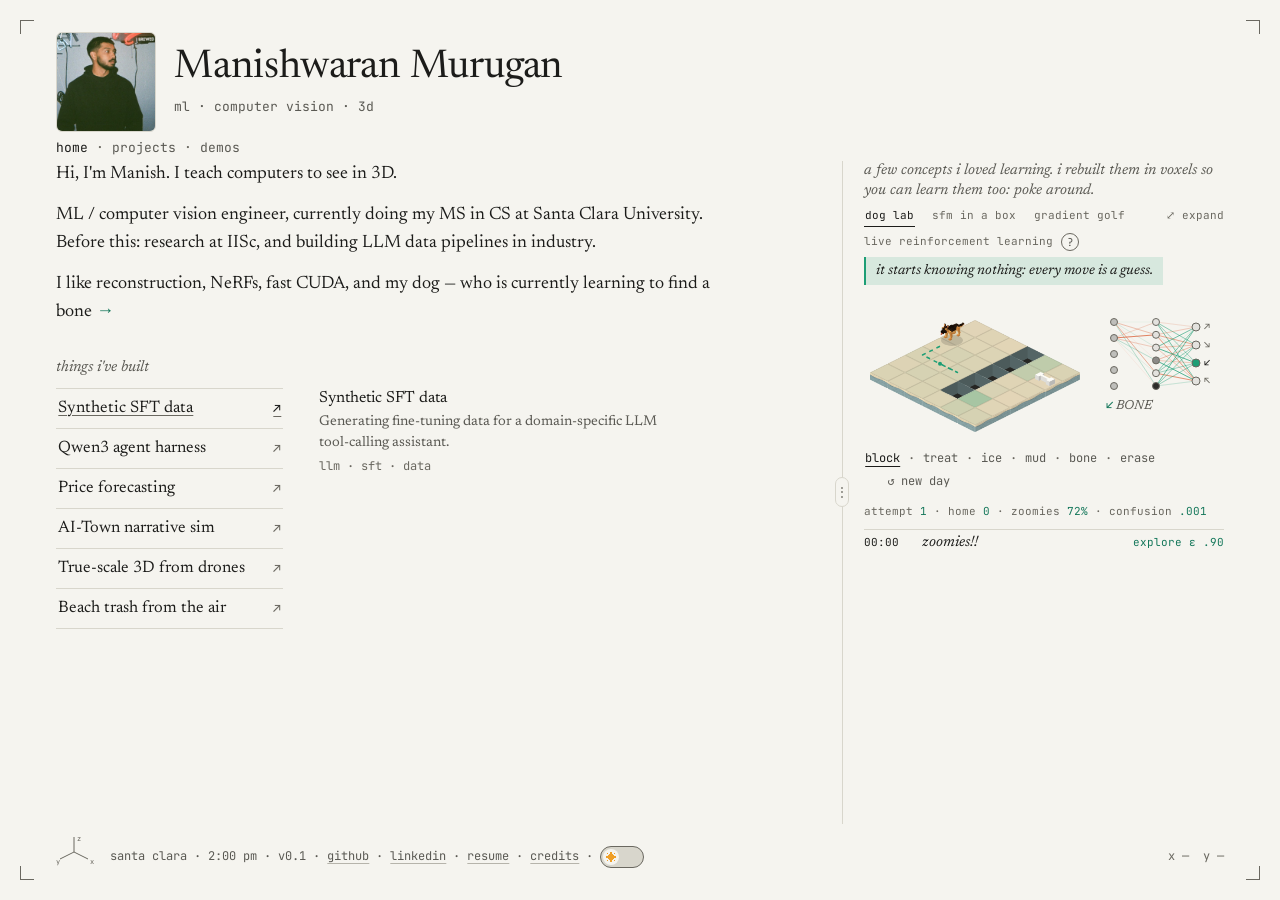
==== commit 188194ed: "Rename resume to Manishwaran-Murugan-Resume.pdf, set PDF titles; 404 links to projects and resume Co" ====
--- a/index.html
+++ b/index.html
@@ -290,7 +290,7 @@
         santa clara · <time id="clock">--:--</time> · v0.1 ·
         <a id="link-github" href="https://github.com/Manishmrgn">github</a> ·
         <a id="link-linkedin" href="https://www.linkedin.com/in/Manishmrgn">linkedin</a> ·
-        <a id="link-resume" href="assets/resume.pdf" target="_blank" rel="noopener">resume</a><span id="email-wrap"> ·
+        <a id="link-resume" href="assets/Manishwaran-Murugan-Resume.pdf" target="_blank" rel="noopener">resume</a><span id="email-wrap"> ·
         <a id="link-email" href="mailto:you@example.com">email</a></span> ·
         <button type="button" class="credits-btn" popovertarget="credits" title="dog: Stylized Dog by Sod's Low, CC BY 4.0 · blocks: Kenney, CC0 · cat: Voxel Lucky Cat by LN3D, CC BY 4.0 · temple: Japanese Temple by stephenk232, CC BY 4.0 · snack machine: Red Snack Machine by eduardo silva bomfim, CC BY 4.0 · golf cart: Golf Cart by NZFawkes, CC BY 4.0">credits</button> ·
         <button type="button" class="theme-sw" id="theme-toggle" role="switch" aria-checked="false" aria-label="dark mode" title="switch to dark"><span class="knob" aria-hidden="true"><svg class="sun" viewBox="0 0 10 10" width="10" height="10" shape-rendering="crispEdges" fill="currentColor"><path d="M4 0h2v1h-2zM1 1h1v1h-1zM4 1h2v1h-2zM8 1h1v1h-1zM3 2h4v1h-4zM2 3h6v1h-6zM0 4h10v1h-10zM0 5h10v1h-10zM2 6h6v1h-6zM3 7h4v1h-4zM1 8h1v1h-1zM4 8h2v1h-2zM8 8h1v1h-1zM4 9h2v1h-2z"/></svg><svg class="moon" viewBox="0 0 10 10" width="10" height="10" shape-rendering="crispEdges" fill="currentColor"><path d="M3 0h4v1h-4zM2 1h3v1h-3zM1 2h3v1h-3zM1 3h3v1h-3zM1 4h3v1h-3zM1 5h3v1h-3zM2 6h3v1h-3zM3 7h6v1h-6zM4 8h4v1h-4z"/></svg></span></button>
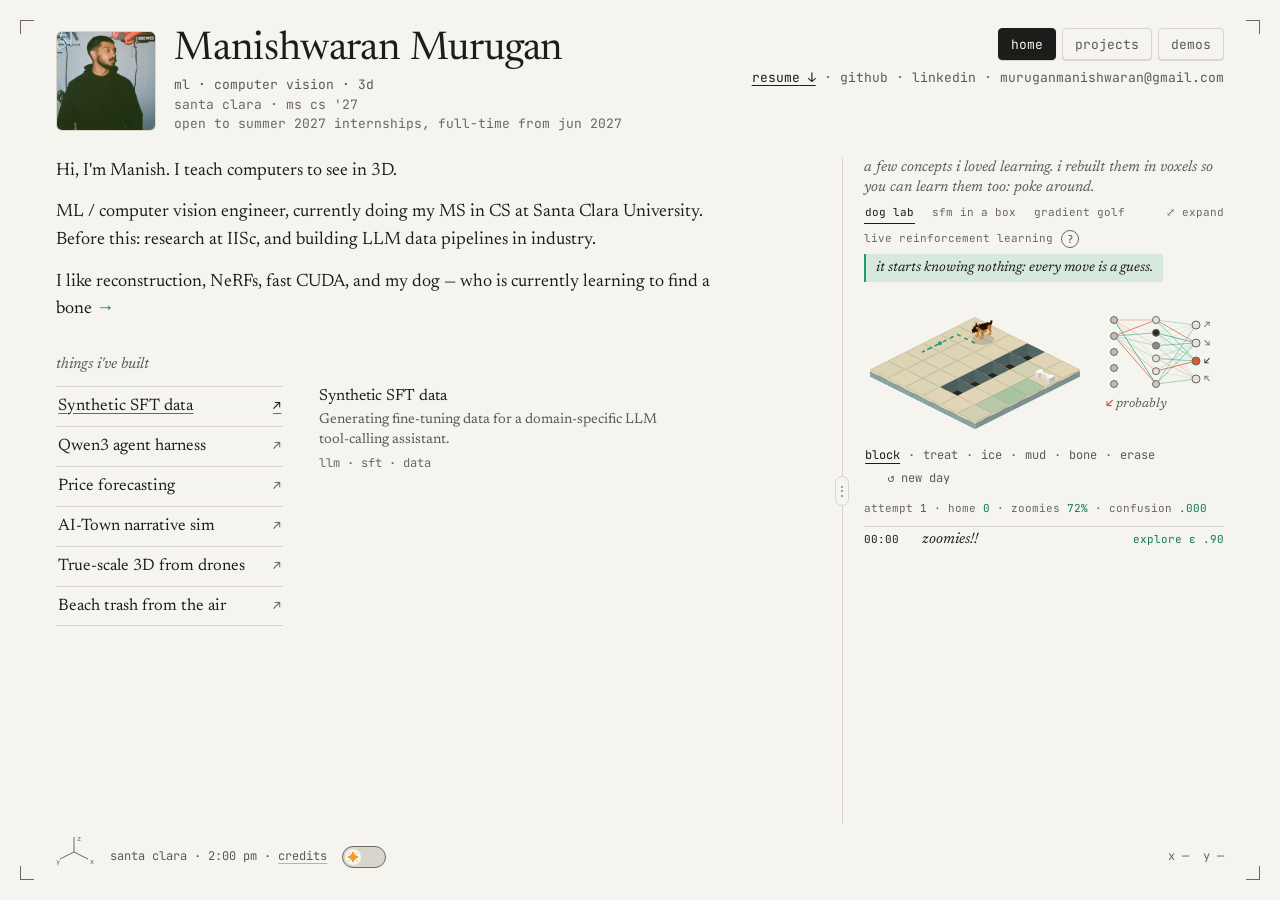
==== commit 1c248f8c: "Header on every page: nav keys plus resume, github, linkedin and email; slimmer footer Home masthead" ====
--- a/index.html
+++ b/index.html
@@ -65,14 +65,20 @@
   <div class="page">
 
     <header class="masthead">
-      <img class="me" src="assets/me.jpg" width="512" height="512" alt="Manishwaran Murugan" decoding="async">
-      <div>
-        <h1>Manishwaran Murugan</h1>
-        <p class="role">ml · computer vision · 3d</p>
+      <div class="mast-id">
+        <img class="me" src="assets/me.jpg" width="512" height="512" alt="Manishwaran Murugan" decoding="async">
+        <div>
+          <h1>Manishwaran Murugan</h1>
+          <p class="role">ml · computer vision · 3d</p>
+          <p class="avail"><span>santa clara · ms cs '27</span><span class="sep"> · </span><span>open to summer 2027 internships, full-time from jun 2027</span></p>
+        </div>
+      </div>
+      <div class="top-r">
+        <nav class="keys" aria-label="site"><a class="key" href="index.html" aria-current="page">home</a><a class="key" href="projects/index.html">projects</a><a class="key" href="demos.html">demos</a></nav>
+        <p class="top-links"><a id="link-resume" class="resume" href="assets/Manishwaran-Murugan-Resume.pdf" target="_blank" rel="noopener">resume<span aria-hidden="true">&nbsp;↓</span></a><span class="sep" aria-hidden="true"> · </span><a id="link-github" href="https://github.com/Manishmrgn">github</a><span class="sep" aria-hidden="true"> · </span><a id="link-linkedin" href="https://www.linkedin.com/in/Manishmrgn">linkedin</a><span class="sep" aria-hidden="true"> · </span><a id="link-email" href="mailto:muruganmanishwaran@gmail.com">muruganmanishwaran@gmail.com</a></p>
       </div>
     </header>
 
-    <nav class="nav" aria-label="site"><a href="index.html" aria-current="page">home</a> · <a href="projects/index.html">projects</a> · <a href="demos.html">demos</a></nav>
     <main class="stage">
 
       <!-- ═════════ INTRO — edit the text here ═════════ -->
@@ -287,12 +293,8 @@
         </g>
       </svg>
       <p class="foot-line">
-        santa clara · <time id="clock">--:--</time> · v0.1 ·
-        <a id="link-github" href="https://github.com/Manishmrgn">github</a> ·
-        <a id="link-linkedin" href="https://www.linkedin.com/in/Manishmrgn">linkedin</a> ·
-        <a id="link-resume" href="assets/Manishwaran-Murugan-Resume.pdf" target="_blank" rel="noopener">resume</a><span id="email-wrap"> ·
-        <a id="link-email" href="mailto:you@example.com">email</a></span> ·
-        <button type="button" class="credits-btn" popovertarget="credits" title="dog: Stylized Dog by Sod's Low, CC BY 4.0 · blocks: Kenney, CC0 · cat: Voxel Lucky Cat by LN3D, CC BY 4.0 · temple: Japanese Temple by stephenk232, CC BY 4.0 · snack machine: Red Snack Machine by eduardo silva bomfim, CC BY 4.0 · golf cart: Golf Cart by NZFawkes, CC BY 4.0">credits</button> ·
+        santa clara · <time id="clock">--:--</time> ·
+        <button type="button" class="credits-btn" popovertarget="credits" title="dog: Stylized Dog by Sod's Low, CC BY 4.0 · blocks: Kenney, CC0 · cat: Voxel Lucky Cat by LN3D, CC BY 4.0 · temple: Japanese Temple by stephenk232, CC BY 4.0 · snack machine: Red Snack Machine by eduardo silva bomfim, CC BY 4.0 · golf cart: Golf Cart by NZFawkes, CC BY 4.0">credits</button>
         <button type="button" class="theme-sw" id="theme-toggle" role="switch" aria-checked="false" aria-label="dark mode" title="switch to dark"><span class="knob" aria-hidden="true"><svg class="sun" viewBox="0 0 10 10" width="10" height="10" shape-rendering="crispEdges" fill="currentColor"><path d="M4 0h2v1h-2zM1 1h1v1h-1zM4 1h2v1h-2zM8 1h1v1h-1zM3 2h4v1h-4zM2 3h6v1h-6zM0 4h10v1h-10zM0 5h10v1h-10zM2 6h6v1h-6zM3 7h4v1h-4zM1 8h1v1h-1zM4 8h2v1h-2zM8 8h1v1h-1zM4 9h2v1h-2z"/></svg><svg class="moon" viewBox="0 0 10 10" width="10" height="10" shape-rendering="crispEdges" fill="currentColor"><path d="M3 0h4v1h-4zM2 1h3v1h-3zM1 2h3v1h-3zM1 3h3v1h-3zM1 4h3v1h-3zM1 5h3v1h-3zM2 6h3v1h-3zM3 7h6v1h-6zM4 8h4v1h-4z"/></svg></span></button>
       </p>
       <div id="credits" class="credits" popover>
--- a/css/style.css
+++ b/css/style.css
@@ -107,15 +107,44 @@
 .page {
   height: 100%;
   display: grid;
-  grid-template-rows: auto auto minmax(0, 1fr) auto;   /* masthead, nav, stage, footer */
+  grid-template-rows: auto minmax(0, 1fr) auto;   /* masthead, stage, footer */
   padding: 44px var(--pad-x) 34px;
 }
 
-/* ───────── header ───────── */
-.masthead { display: flex; align-items: center; gap: clamp(14px, 1.4vw, 20px); }
+/* ───────── header: who (left), nav keys + links (right) ───────── */
+.masthead { display: flex; flex-wrap: wrap; justify-content: space-between; align-items: flex-start; gap: 16px 32px; }
+.mast-id { display: flex; align-items: center; gap: clamp(14px, 1.4vw, 20px); min-width: 0; }
 .me { flex: none; display: block; width: 64px; height: 64px; object-fit: cover; border-radius: 6px; border: 1px solid var(--line); }
 .masthead h1 { font-size: 26px; font-weight: 400; line-height: 1.2; letter-spacing: -0.005em; }
 .role { font: 12px/1.6 var(--mono); color: var(--ink-2); margin-top: 4px; }
+.avail { font: 12px/1.6 var(--mono); color: var(--ink-3); }
+.avail span { display: block; }   /* two lines; one line from 1400px, where it fits beside the keys */
+.avail .sep { display: none; }
+@media (min-width: 1400px) { .avail span, .avail .sep { display: inline; } }
+.brand { font-size: 18px; line-height: 32px; text-decoration: none; }   /* slim header: the name, on the keys' line */
+.brand:hover { text-decoration: underline; }
+.top-r { margin-left: auto; display: flex; flex-direction: column; align-items: flex-end; gap: 8px; }
+.keys { display: flex; gap: 6px; }
+.key {
+  display: inline-flex; align-items: center; justify-content: center; height: 32px; padding: 0 12px;
+  font: 13px/1 var(--mono); color: var(--ink-2); text-decoration: none; background: var(--paper);
+  border: 1px solid var(--line); border-radius: 4px; box-shadow: 0 1px 0 var(--line);
+}
+.key:hover { border-color: var(--ink-3); color: var(--ink); }
+.key[aria-current="page"] { background: var(--ink); color: var(--paper); border-color: var(--ink); }
+.top-links { font: 13px/1.6 var(--mono); color: var(--ink-3); text-align: right; }
+.top-links a { color: var(--ink-2); text-decoration: none; }
+.top-links a:hover { color: var(--ink); text-decoration: underline; }
+.top-links .resume { color: var(--ink); text-decoration: underline; text-decoration-color: currentColor; }
+@media (max-width: 599px) {   /* phone: name, then the keys as a full-width row, then the links; every target 44px tall */
+  .masthead { flex-direction: column; align-items: stretch; gap: 14px; }
+  .top-r { margin-left: 0; align-items: stretch; gap: 4px; }
+  .keys { display: grid; grid-template-columns: repeat(3, minmax(0, 1fr)); }
+  .key { height: 44px; }
+  .top-links { display: flex; flex-wrap: wrap; column-gap: 18px; text-align: left; }
+  .top-links a { display: inline-flex; align-items: center; min-height: 44px; }
+  .top-links .sep { display: none; }
+}
 
 /* ───────── theme switch (in the footer line, after credits) ───────── */
 .theme-sw {
@@ -135,12 +164,6 @@
 html:not([data-theme]) .theme-sw { display: none; }   /* no script, no switch */
 @media (prefers-reduced-motion: reduce) { .theme-sw .knob { transition: none; } }
 @media (max-width: 1099px) { .theme-sw { --w: 40px; --h: 20px; --k: 14px; } }
-
-/* ───────── nav (home and generated pages) ───────── */
-.nav { font: 12px/1.6 var(--mono); color: var(--ink-3); margin-bottom: 12px; }
-.nav a { color: var(--ink-2); text-decoration: none; }
-.nav a:hover { color: var(--ink); text-decoration: underline; }
-.nav a[aria-current="page"] { color: var(--ink); }
 
 
 /* ───────── generated pages: projects/*.html, projects/index.html ───────── */
@@ -388,6 +411,7 @@
 }
 .gizmo { color: var(--ink-3); flex: none; font-family: var(--mono); }
 .foot-line { flex: 1; }
+.foot-line .theme-sw { margin-left: 8px; }
 .credits-btn { text-decoration: underline; text-decoration-color: var(--ink-4); text-underline-offset: 3px; text-decoration-thickness: 1px; }
 .credits-btn:hover { text-decoration-color: currentColor; }
 .credits {   /* popover: top layer, so it never adds to the page's height */
@@ -421,10 +445,10 @@
   /* the left side leads: scale it up to its column (type sizes track the viewport between 1280 and 1440) */
   .me { width: clamp(96px, 7.8vw, 104px); height: clamp(96px, 7.8vw, 104px); }
   .masthead h1 { font-size: clamp(38px, 3.1vw, 44px); line-height: 1.12; }
-  .role { font-size: clamp(13px, 1vw, 14px); margin-top: 6px; }
-  .page { padding-top: 32px; }
-  .nav { font-size: 13px; margin: 6px 0 2px; }   /* the nav line takes the room the stage's top padding had */
-  .stage { row-gap: clamp(22px, 3.2vh, 32px); padding-top: 0; }
+  .role { font-size: clamp(13px, 1vw, 14px); margin-top: 3px; }
+  .page { padding-top: 28px; }
+  .avail { font-size: 13px; line-height: 1.45; }
+  .stage { row-gap: clamp(22px, 3.2vh, 32px); padding-top: 24px; }
   .intro { max-width: 38em; font-size: clamp(18px, 1.4vw, 20px); line-height: 1.55; }
   .intro p + p { margin-top: 0.75em; }
   .work h2 { font-size: clamp(15px, 1.2vw, 16px); margin-bottom: 8px; }
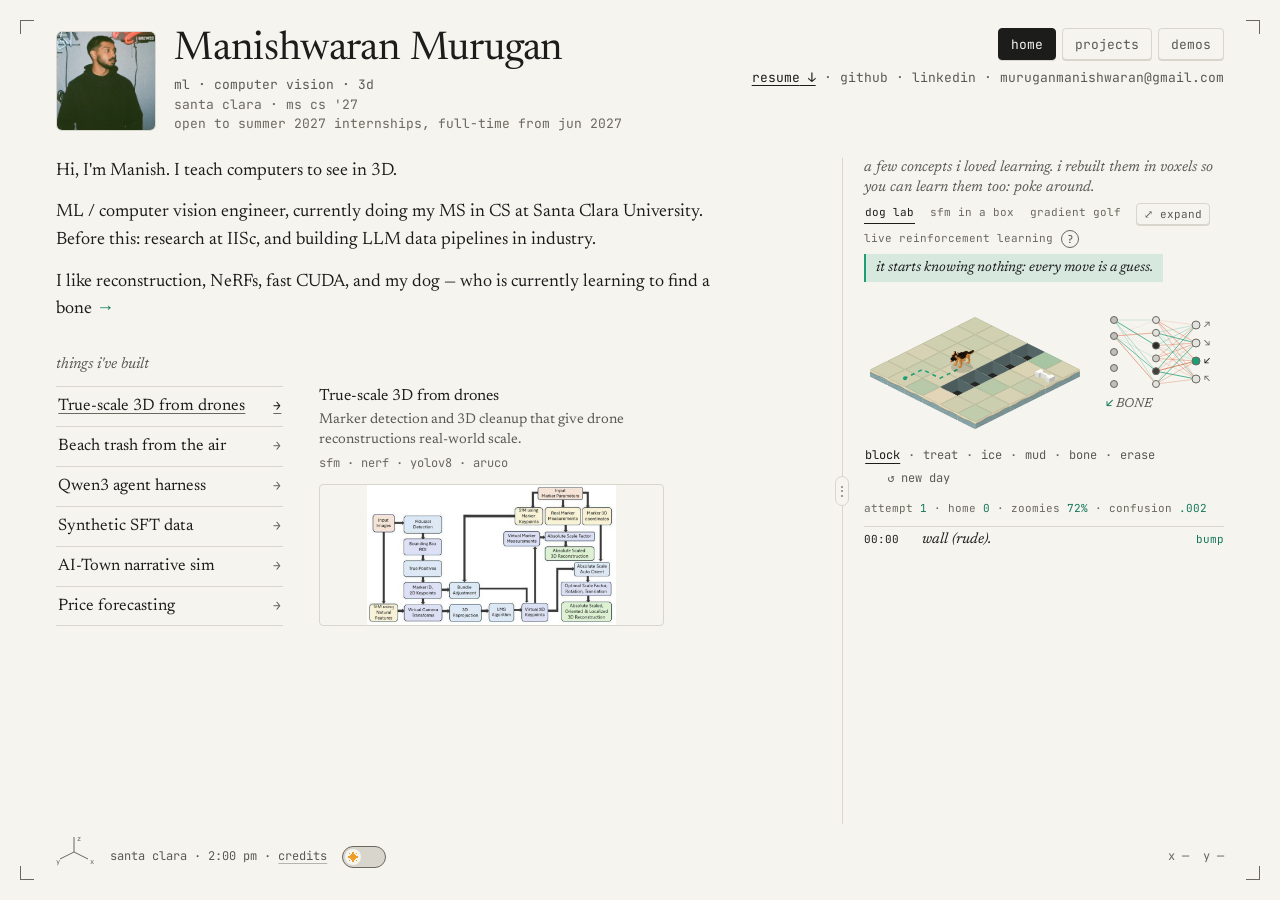
==== commit 757141b0: "Demos: cap sfm match lines, key-style expand button, demo blurbs link their project The thumbnail st" ====
--- a/index.html
+++ b/index.html
@@ -112,7 +112,7 @@
       <p class="showcase-intro">a few concepts i loved learning. i rebuilt them in voxels so you can learn them too: poke around.</p>
       <div class="tabrow">
         <div class="tabs" id="showcase-tabs" role="tablist" aria-label="Showcases"></div>
-        <button type="button" class="split-toggle" id="split-toggle" title="give the showcase more room"><span aria-hidden="true">⤢</span> expand</button>
+        <button type="button" class="split-toggle key key-sm" id="split-toggle" title="give the showcase more room"><span aria-hidden="true">⤢</span> expand</button>
       </div>
 
       <section class="dog" id="dog-lab" role="tabpanel" aria-label="A dog learning to reach a bone by reinforcement learning">
--- a/css/style.css
+++ b/css/style.css
@@ -103,6 +103,7 @@
 .crop i:nth-child(2) { top: 20px; right: 20px; border-top-width: 1px; border-right-width: 1px; }
 .crop i:nth-child(3) { bottom: 20px; left: 20px; border-bottom-width: 1px; border-left-width: 1px; }
 .crop i:nth-child(4) { bottom: 20px; right: 20px; border-bottom-width: 1px; border-right-width: 1px; }
+@media (max-width: 599px) { .crop { display: none; } }   /* on a phone they sit on top of the content */
 
 .page {
   height: 100%;
@@ -170,33 +171,42 @@
 /* generated pages have no stage: they scroll like a normal document */
 body.sub { overflow: auto; }
 body.sub .page { height: auto; min-height: 100%; grid-template-rows: auto minmax(0, 1fr) auto; }
-.page > main:not(.stage) { max-width: 46em; width: 100%; padding: 28px 0 40px; }
+.page > main:not(.stage) { max-width: 46em; width: 100%; margin: 0 auto; padding: 28px 0 40px; }   /* centred under the full-width header */
 main h1 { font-size: 34px; font-weight: 400; line-height: 1.15; letter-spacing: -0.005em; }
 main h2 { font-size: 16px; font-weight: 400; font-style: italic; color: var(--ink-2); }
 /* demos.html: a wide scrolling page; the showcase block is full width */
 .page > main.demos { max-width: none; }
 .demo-blurbs { margin: 8px 0 14px; font: 12px/1.6 var(--mono); color: var(--ink-3); }
 .demo-blurb b { color: var(--ink-2); font-weight: 500; margin-right: 8px; }
+.demo-blurb a { color: var(--accent-text); }
 .back { font: 12px/1.6 var(--mono); margin: 0 0 18px; }
-.back a { color: var(--ink-2); text-decoration: none; }
-.back a:hover { color: var(--ink); text-decoration: underline; }
-article.proj + .back { margin: 32px 0 0; }
-.proj-meta { font: 12px/1.6 var(--mono); color: var(--ink-3); margin-top: 8px; }
+.back a, .proj-pn a { color: var(--ink-2); text-decoration: none; }
+.back a:hover, .proj-pn a:hover { color: var(--ink); text-decoration: underline; }
+.proj-meta { font: 12px/1.6 var(--mono); color: var(--ink-2); margin-top: 8px; }
+.proj-meta a, .proj-pdf a { color: var(--accent-text); }
+.proj-with { font: 11px/1.6 var(--mono); color: var(--ink-3); margin-top: 2px; }
 .proj-tags { display: flex; flex-wrap: wrap; gap: 6px; margin-top: 10px; font: 11px/1.6 var(--mono); color: var(--ink-3); }
 .proj-tags li { padding: 0 8px; border: 1px solid var(--line); border-radius: 10px; }
-.proj-grid { margin-top: 28px; display: grid; gap: 22px; }
+.proj-hero { margin-top: 24px; }
+.proj-mypart { margin-top: 24px; font-size: 18px; line-height: 1.5; }
+.proj-mypart b { font: 12px/1 var(--mono); color: var(--ink-3); margin-right: 4px; }
+.proj-grid { margin-top: 24px; display: grid; gap: 22px; }
 .proj-grid h2 { margin-bottom: 4px; }
 .proj-grid p { line-height: 1.6; }
 .proj-grid ul { padding-left: 1.1em; }
 .proj-grid li { list-style: disc; margin-top: 4px; }
 .proj-grid li::marker { color: var(--ink-4); }
 .proj-figs { margin-top: 28px; display: grid; gap: 22px; }
-.proj-figs figure { margin: 0; }
-.proj-figs img { display: block; max-width: 100%; height: auto; border: 1px solid var(--line); border-radius: 4px; }
-.proj-figs figcaption { font: 12px/1.6 var(--mono); color: var(--ink-3); margin-top: 6px; }
-.proj-pdf { margin-top: 28px; }
-.proj-pdf object { display: block; width: 100%; height: 70vh; min-height: 420px; border: 1px solid var(--line); border-radius: 4px; }
-.proj-pdf p { font: 12px/1.6 var(--mono); color: var(--ink-3); margin-top: 8px; }
+.proj figure { margin: 0; }
+.proj figure a { display: block; width: fit-content; max-width: 100%; }
+.proj figure img { display: block; max-width: 100%; height: auto; max-height: 70vh; object-fit: contain; border: 1px solid var(--line); border-radius: 4px; }   /* tall figures stay within a screen */
+.proj figcaption { font: 12px/1.6 var(--mono); color: var(--ink-3); margin-top: 6px; }
+:root[data-theme="dark"] .proj figure img { filter: brightness(0.92); }   /* the figures are drawn for white paper */
+@media (prefers-color-scheme: dark) { :root:not([data-theme="light"]) .proj figure img { filter: brightness(0.92); } }
+.proj-pdf { margin-top: 28px; font: 13px/1.6 var(--mono); }
+.proj-pn { margin-top: 40px; padding-top: 14px; border-top: 1px solid var(--line); font: 12px/1.9 var(--mono); color: var(--ink-3); }
+.proj-talk { margin-top: 6px; font: 12px/1.6 var(--mono); color: var(--ink-3); }
+.proj-talk a { color: var(--ink-2); }
 .cards { margin-top: 24px; display: grid; gap: 14px; }
 .card { padding: 14px 16px; border: 1px solid var(--line); border-radius: 6px; }
 .card h2 { font-size: 20px; font-style: normal; color: var(--ink); }
@@ -206,7 +216,6 @@
 .card .proj-meta { margin-top: 2px; }
 .card > a { display: inline-block; margin-top: 8px; font: 12px/1.6 var(--mono); color: var(--accent-text); }
 @media (max-width: 600px) {
-  .proj-pdf object { display: none; }   /* a squeezed embed is useless on a phone: keep the link */
   main h1 { font-size: 28px; }
 }
 
@@ -240,24 +249,25 @@
 .project-list .row.is-active span, .project-list a.row:hover span { color: var(--ink); }
 .project-list .row.is-active { text-decoration: underline; text-decoration-color: var(--ink-3); }
 
-.preview { display: flex; flex-direction: column; min-width: 0; height: 148px; }  /* fixed: hovering never moves the page */
+.preview { display: flex; flex-direction: column; min-width: 0; }   /* as tall as the list beside it: hovering never moves the page */
 .preview-title { font-size: 16px; line-height: 1.3; }
 .preview-desc { font-size: 14px; line-height: 1.45; color: var(--ink-2); margin-top: 3px; display: -webkit-box; -webkit-line-clamp: 3; -webkit-box-orient: vertical; overflow: hidden; }   /* one-liners are longer than the old blurbs; the page has the rest */
 .preview-tags { font: 11px/1.6 var(--mono); color: var(--ink-3); margin-top: 4px; }
 .preview-media {
-  flex: 1; min-height: 34px; margin-top: 8px;
-  display: grid; place-items: center;
-  border: 1px dashed var(--line);
-}
+  flex: 1 1 0; min-height: 34px; margin-top: 10px;
+  border: 1px solid var(--line); border-radius: 4px;
+  background: var(--paper) center / contain no-repeat;   /* the whole figure, letterboxed: diagrams must not be cropped */
+}
+:root[data-theme="dark"] .preview-media { filter: brightness(0.92); }
+@media (prefers-color-scheme: dark) { :root:not([data-theme="light"]) .preview-media { filter: brightness(0.92); } }
 .preview-media[hidden] { display: none; }
 
 /* ───────── dog widget ───────── */
 .showcases { grid-area: dog; align-self: start; min-width: 0; }
 .showcase-intro { font-size: 15px; font-style: italic; line-height: 1.35; color: var(--ink-2); margin-bottom: 6px; }
-.tabrow { display: flex; align-items: baseline; justify-content: space-between; gap: 12px; margin-bottom: 6px; }
-.tabs { display: flex; gap: 16px; }
-.split-toggle { font: 11px/1.6 var(--mono); color: var(--ink-3); white-space: nowrap; }
-.split-toggle:hover { color: var(--ink); }
+.tabrow { display: flex; flex-wrap: wrap; align-items: center; gap: 8px 14px; margin-bottom: 6px; }
+.tabs { display: flex; gap: 14px; }
+.key-sm { display: inline-block; height: 22px; margin: -2px 0; padding: 0 7px; font-size: 11px; line-height: 20px; white-space: nowrap; }   /* the nav key, smaller; the negative margin keeps the tab row's height */
 .tab { font: 11px/1.6 var(--mono); color: var(--ink-3); padding: 0 1px 1px; border-bottom: 1px solid transparent; white-space: nowrap; }   /* three tabs and the expand toggle share one line at the narrowest split */
 .tab:hover { color: var(--ink); }
 .tab[aria-selected="true"] { color: var(--ink); border-bottom-color: var(--ink); }
@@ -429,9 +439,10 @@
   .page { height: auto; min-height: 100vh; padding-top: 48px; }
   .stage {
     grid-template-columns: minmax(0, 1fr);
-    grid-template-areas: "intro" "dog" "work";
+    grid-template-areas: "intro" "work" "dog";   /* stacked: the projects come before the demos */
     row-gap: 32px; padding: 28px 0 36px;
   }
+  .point { display: none; }   /* the arrow pointed at the dog beside the intro; stacked, the dog is far below */
   .intro, .work, .showcases { align-self: auto; }
   .tip { right: auto; left: 0; }
 }
@@ -455,7 +466,6 @@
   .work-body { max-width: 38em; column-gap: clamp(28px, 2.6vw, 40px); }
   .project-list .row { font-size: clamp(16px, 1.3vw, 18px); padding: 7px 2px; }
   .project-list .row span { font-size: 13px; }
-  .preview { height: 156px; }
   .preview-title { font-size: clamp(16px, 1.2vw, 17px); }
   .preview-desc { font-size: clamp(14px, 1.1vw, 15px); }
   .preview-tags { font-size: 12px; }
@@ -475,10 +485,13 @@
   .sfm-split { flex-wrap: nowrap; }                /* never stack on desktop: js/sfm.js shrinks the canvases to fit */
   .sfm-pane { flex: 1 1 0; }                         /* equal halves; captions wrap instead of widening the pane */
   .sfm-pane { container-type: inline-size; }
-  @container (max-width: 200px) {   /* the narrowest split: the picker keeps one line, separators become gaps */
+  @container (max-width: 200px) {   /* a narrow split: the picker keeps one line, separators and all */
     .sfm-cap { font-size: 10px; }
+    .sfm-objs button { padding: 0; }
+  }
+  @container (max-width: 165px) {   /* the narrowest split: separators become gaps */
     .sfm-objs > span[aria-hidden] { display: none; }
-    .sfm-objs button { margin-right: 6px; padding: 0; }
+    .sfm-objs button { margin-right: 6px; }
     .sfm-objs button:last-child { margin-right: 0; }
   }
   @container (max-width: 280px) { .sfm-lead { display: none; } }   /* narrow pane: keep each caption on one line (the canvases' labels say the rest) */
@@ -493,9 +506,27 @@
   .page { height: auto; min-height: 100vh; }
   .stage { padding-bottom: 28px; }
 }
+@media (max-width: 900px) {
+  .work-body { grid-template-columns: minmax(0, 1fr); }
+  .preview { display: none; }   /* no hover on a phone or tablet; the rows open the pages */
+}
 @media (max-width: 520px) {
-  .work-body { grid-template-columns: minmax(0, 1fr); row-gap: 14px; }
   .foot { flex-wrap: wrap; }
   .toolbox .new-day { display: block; margin-left: 0; }   /* six pieces fill the row; new day gets its own */
   .coords { display: none; }   /* no cursor on phones */
 }
+
+/* ───────── touch: every control is a 44px tap target (same type size, more padding) ───────── */
+@media (pointer: coarse) {
+  .key, .top-links a, .brand, .tab, .split-toggle, .toolbox button, .sfm-objs button, .sfm-modes button, .golf-actions button, .credits-btn,
+  .back a, .proj-pn a, .proj-talk a { min-height: 44px; }   /* buttons centre their text by themselves */
+  .top-links a, .brand, .back a, .proj-pn a, .proj-talk a { display: inline-flex; align-items: center; }
+  .tab { padding: 0 6px; }
+  .project-list .row { padding-block: 10px; }
+  .help-btn, .theme-sw { position: relative; }
+  .help-btn::after, .theme-sw::after { content: ""; position: absolute; inset: -13px; }   /* round controls keep their size; the hit area grows */
+  .theme-sw::after { inset: -12px -2px; }
+  html, body { height: auto; }   /* taller controls: let the page scroll rather than clip */
+  body { overflow: auto; }
+  .page { height: auto; min-height: 100vh; }
+}
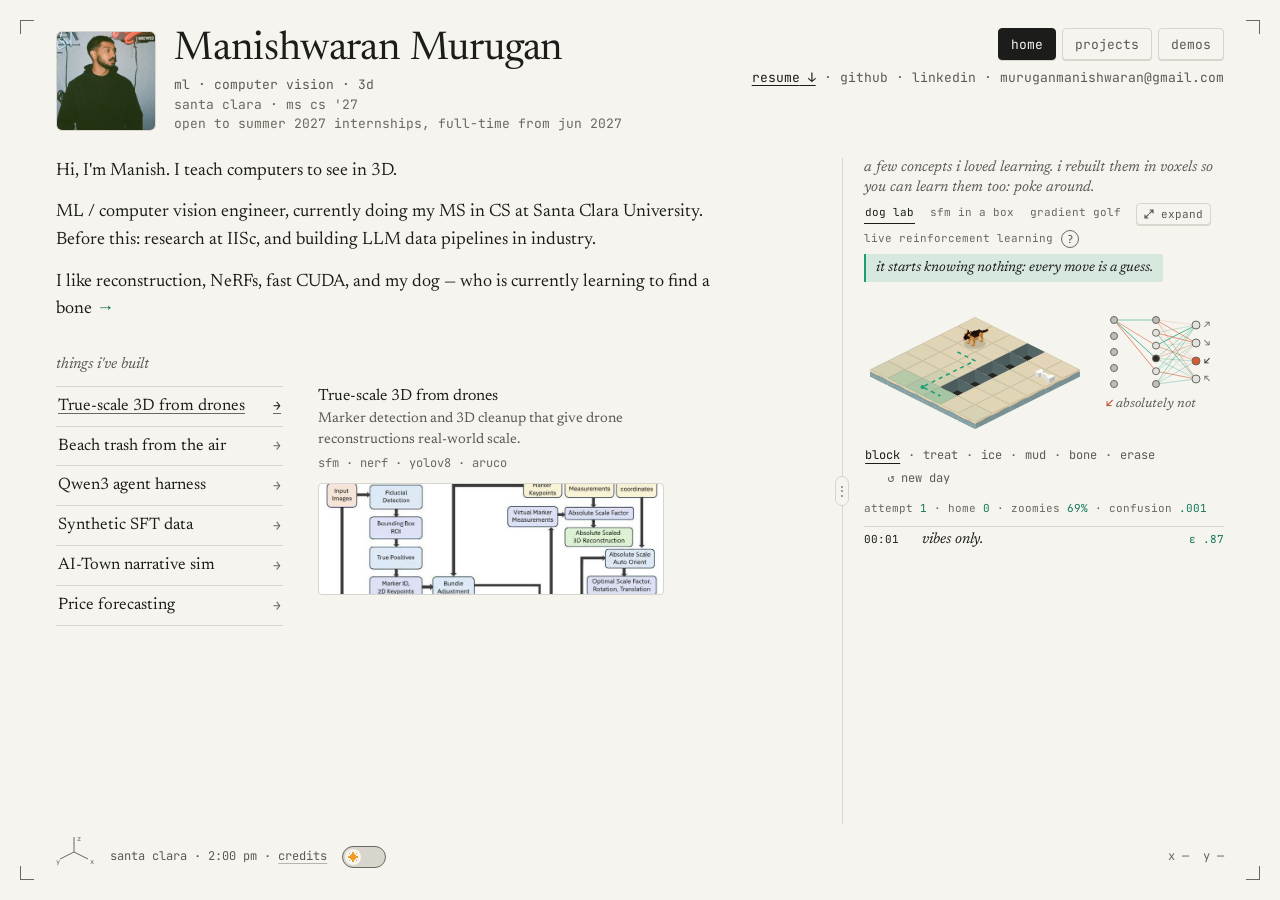
==== commit 74e7eb47: "Recruiter re-check fixes: mid-width header, scroll instead of overlap, demos fit, project figures - " ====
--- a/index.html
+++ b/index.html
@@ -112,7 +112,7 @@
       <p class="showcase-intro">a few concepts i loved learning. i rebuilt them in voxels so you can learn them too: poke around.</p>
       <div class="tabrow">
         <div class="tabs" id="showcase-tabs" role="tablist" aria-label="Showcases"></div>
-        <button type="button" class="split-toggle key key-sm" id="split-toggle" title="give the showcase more room"><span aria-hidden="true">⤢</span> expand</button>
+        <button type="button" class="split-toggle key key-sm" id="split-toggle" title="give the showcase more room"><svg class="key-icon" viewBox="0 0 10 10" width="10" height="10" aria-hidden="true" fill="none" stroke="currentColor" stroke-width="1.2" stroke-linecap="round" stroke-linejoin="round"><path d="M6 1h3v3M9 1L5.6 4.4M4 9H1V6M1 9l3.4-3.4"/></svg> expand</button>
       </div>
 
       <section class="dog" id="dog-lab" role="tabpanel" aria-label="A dog learning to reach a bone by reinforcement learning">
--- a/css/style.css
+++ b/css/style.css
@@ -137,6 +137,14 @@
 .top-links a { color: var(--ink-2); text-decoration: none; }
 .top-links a:hover { color: var(--ink); text-decoration: underline; }
 .top-links .resume { color: var(--ink); text-decoration: underline; text-decoration-color: currentColor; }
+@media (min-width: 600px) {
+  .masthead { flex-wrap: nowrap; }   /* the keys and links stay on the name's row; the name's lines wrap instead */
+  .top-r { flex: none; }
+}
+@media (min-width: 600px) and (max-width: 1219px) {   /* no room for all four links on one line beside the name: the email gets its own */
+  .top-links .sep:last-of-type { display: none; }
+  .top-links #link-email { display: block; }
+}
 @media (max-width: 599px) {   /* phone: name, then the keys as a full-width row, then the links; every target 44px tall */
   .masthead { flex-direction: column; align-items: stretch; gap: 14px; }
   .top-r { margin-left: 0; align-items: stretch; gap: 4px; }
@@ -145,6 +153,9 @@
   .top-links { display: flex; flex-wrap: wrap; column-gap: 18px; text-align: left; }
   .top-links a { display: inline-flex; align-items: center; min-height: 44px; }
   .top-links .sep { display: none; }
+  .top-links #link-email { flex-basis: 100%; margin-top: -8px; }   /* its own line, close under the others */
+  .proj-pn > span { display: none; }   /* prev and next each get a line: no dot left hanging */
+  main .proj-pn a { display: flex; }   /* (beats the touch rule's inline-flex below) */
 }
 
 /* ───────── theme switch (in the footer line, after credits) ───────── */
@@ -176,6 +187,11 @@
 main h2 { font-size: 16px; font-weight: 400; font-style: italic; color: var(--ink-2); }
 /* demos.html: a wide scrolling page; the showcase block is full width */
 .page > main.demos { max-width: none; }
+@media (min-width: 1100px) {   /* the blurbs beside the showcase: it gets the width and the page stays one screen */
+  .page > main.demos { display: grid; grid-template-columns: minmax(0, 17em) minmax(0, 1fr); column-gap: clamp(40px, 5vw, 80px); align-items: start; padding-top: 20px; }
+  .demos .demo-blurb { margin-top: 6px; }
+  .demos .showcases { grid-area: auto; }   /* (home places it in the stage's "dog" area) */
+}
 .demo-blurbs { margin: 8px 0 14px; font: 12px/1.6 var(--mono); color: var(--ink-3); }
 .demo-blurb b { color: var(--ink-2); font-weight: 500; margin-right: 8px; }
 .demo-blurb a { color: var(--accent-text); }
@@ -184,11 +200,11 @@
 .back a:hover, .proj-pn a:hover { color: var(--ink); text-decoration: underline; }
 .proj-meta { font: 12px/1.6 var(--mono); color: var(--ink-2); margin-top: 8px; }
 .proj-meta a, .proj-pdf a { color: var(--accent-text); }
-.proj-with { font: 11px/1.6 var(--mono); color: var(--ink-3); margin-top: 2px; }
+.proj-with { font: 12px/1.6 var(--mono); color: var(--ink-3); margin-top: 2px; }
 .proj-tags { display: flex; flex-wrap: wrap; gap: 6px; margin-top: 10px; font: 11px/1.6 var(--mono); color: var(--ink-3); }
 .proj-tags li { padding: 0 8px; border: 1px solid var(--line); border-radius: 10px; }
-.proj-hero { margin-top: 24px; }
-.proj-mypart { margin-top: 24px; font-size: 18px; line-height: 1.5; }
+.proj-mypart { margin-top: 22px; font-size: 18px; line-height: 1.5; }
+.proj-hero { margin-top: 22px; }
 .proj-mypart b { font: 12px/1 var(--mono); color: var(--ink-3); margin-right: 4px; }
 .proj-grid { margin-top: 24px; display: grid; gap: 22px; }
 .proj-grid h2 { margin-bottom: 4px; }
@@ -197,10 +213,10 @@
 .proj-grid li { list-style: disc; margin-top: 4px; }
 .proj-grid li::marker { color: var(--ink-4); }
 .proj-figs { margin-top: 28px; display: grid; gap: 22px; }
-.proj figure { margin: 0; }
-.proj figure a { display: block; width: fit-content; max-width: 100%; }
-.proj figure img { display: block; max-width: 100%; height: auto; max-height: 70vh; object-fit: contain; border: 1px solid var(--line); border-radius: 4px; }   /* tall figures stay within a screen */
-.proj figcaption { font: 12px/1.6 var(--mono); color: var(--ink-3); margin-top: 6px; }
+.proj figure { display: table; margin: 0 auto; min-width: min(100%, 16em); }   /* shrink-wraps the image, centred; the caption wraps to its width (min-width: a lazy image not loaded yet has none) */
+.proj figure a { display: block; width: fit-content; max-width: 100%; margin: 0 auto; }
+.proj figure img { display: block; max-width: 100%; height: auto; max-height: 45vh; object-fit: contain; border: 1px solid var(--line); border-radius: 4px; }   /* tall figures leave room for the text */
+.proj figcaption { display: table-caption; caption-side: bottom; font: 12px/1.6 var(--mono); color: var(--ink-3); margin-top: 6px; }
 :root[data-theme="dark"] .proj figure img { filter: brightness(0.92); }   /* the figures are drawn for white paper */
 @media (prefers-color-scheme: dark) { :root:not([data-theme="light"]) .proj figure img { filter: brightness(0.92); } }
 .proj-pdf { margin-top: 28px; font: 13px/1.6 var(--mono); }
@@ -234,7 +250,7 @@
 .intro p + p { margin-top: 0.8em; }
 .point { color: var(--accent-text); }
 
-.work { grid-area: work; align-self: stretch; min-height: 0; display: flex; flex-direction: column; }
+.work { grid-area: work; align-self: stretch; min-height: 0; display: flex; flex-direction: column; container-type: inline-size; }
 .work h2 { font-size: 16px; font-weight: 400; font-style: italic; color: var(--ink-2); margin-bottom: 8px; }
 .work-body { display: grid; grid-template-columns: max-content minmax(0, 1fr); column-gap: 32px; max-width: 34em; min-height: 0; }
 .project-list { min-height: 0; overflow-y: auto; padding-right: 2px; }   /* scrolls only when 7 rows do not fit */
@@ -254,19 +270,21 @@
 .preview-desc { font-size: 14px; line-height: 1.45; color: var(--ink-2); margin-top: 3px; display: -webkit-box; -webkit-line-clamp: 3; -webkit-box-orient: vertical; overflow: hidden; }   /* one-liners are longer than the old blurbs; the page has the rest */
 .preview-tags { font: 11px/1.6 var(--mono); color: var(--ink-3); margin-top: 4px; }
 .preview-media {
-  flex: 1 1 0; min-height: 34px; margin-top: 10px;
+  height: 112px; margin-top: 10px;
   border: 1px solid var(--line); border-radius: 4px;
-  background: var(--paper) center / contain no-repeat;   /* the whole figure, letterboxed: diagrams must not be cropped */
+  background: var(--paper) center / cover no-repeat;   /* a fixed crop, whatever the figure's shape; the page has the whole figure */
 }
 :root[data-theme="dark"] .preview-media { filter: brightness(0.92); }
 @media (prefers-color-scheme: dark) { :root:not([data-theme="light"]) .preview-media { filter: brightness(0.92); } }
 .preview-media[hidden] { display: none; }
+@container (max-width: 560px) { .preview { display: none; } .work-body { grid-template-columns: minmax(0, 1fr); } }   /* expanded showcase or a narrow window: no room for a preview */
 
 /* ───────── dog widget ───────── */
 .showcases { grid-area: dog; align-self: start; min-width: 0; }
 .showcase-intro { font-size: 15px; font-style: italic; line-height: 1.35; color: var(--ink-2); margin-bottom: 6px; }
 .tabrow { display: flex; flex-wrap: wrap; align-items: center; gap: 8px 14px; margin-bottom: 6px; }
 .tabs { display: flex; gap: 14px; }
+.key-icon { display: inline-block; vertical-align: -1px; }
 .key-sm { display: inline-block; height: 22px; margin: -2px 0; padding: 0 7px; font-size: 11px; line-height: 20px; white-space: nowrap; }   /* the nav key, smaller; the negative margin keeps the tab row's height */
 .tab { font: 11px/1.6 var(--mono); color: var(--ink-3); padding: 0 1px 1px; border-bottom: 1px solid transparent; white-space: nowrap; }   /* three tabs and the expand toggle share one line at the narrowest split */
 .tab:hover { color: var(--ink); }
@@ -504,8 +522,12 @@
   html, body { height: auto; }
   body { overflow: auto; }
   .page { height: auto; min-height: 100vh; }
-  .stage { padding-bottom: 28px; }
-}
+  .stage { padding-bottom: 14px; }
+}
+html.no-fit, html.no-fit body { height: auto; }   /* js/site.js: the content is taller than the screen, so scroll */
+html.no-fit body { overflow: auto; }
+html.no-fit .page { height: auto; min-height: 100vh; }
+html.no-fit .stage { padding-bottom: 14px; }
 @media (max-width: 900px) {
   .work-body { grid-template-columns: minmax(0, 1fr); }
   .preview { display: none; }   /* no hover on a phone or tablet; the rows open the pages */
@@ -516,11 +538,11 @@
   .coords { display: none; }   /* no cursor on phones */
 }
 
-/* ───────── touch: every control is a 44px tap target (same type size, more padding) ───────── */
-@media (pointer: coarse) {
+/* ───────── touch and phones: every control is a 44px tap target (same type size, more padding) ───────── */
+@media (pointer: coarse), (max-width: 599px) {
   .key, .top-links a, .brand, .tab, .split-toggle, .toolbox button, .sfm-objs button, .sfm-modes button, .golf-actions button, .credits-btn,
-  .back a, .proj-pn a, .proj-talk a { min-height: 44px; }   /* buttons centre their text by themselves */
-  .top-links a, .brand, .back a, .proj-pn a, .proj-talk a { display: inline-flex; align-items: center; }
+  .back a, .proj-pn a, .proj-talk a, .proj-meta a, .proj-pdf a, .card h2 a, .card > a, .demo-blurb a { min-height: 44px; }   /* buttons centre their text by themselves */
+  .top-links a, .brand, .back a, .proj-pn a, .proj-talk a, .proj-meta a, .proj-pdf a, .card h2 a, .card > a, .demo-blurb a { display: inline-flex; align-items: center; }
   .tab { padding: 0 6px; }
   .project-list .row { padding-block: 10px; }
   .help-btn, .theme-sw { position: relative; }
